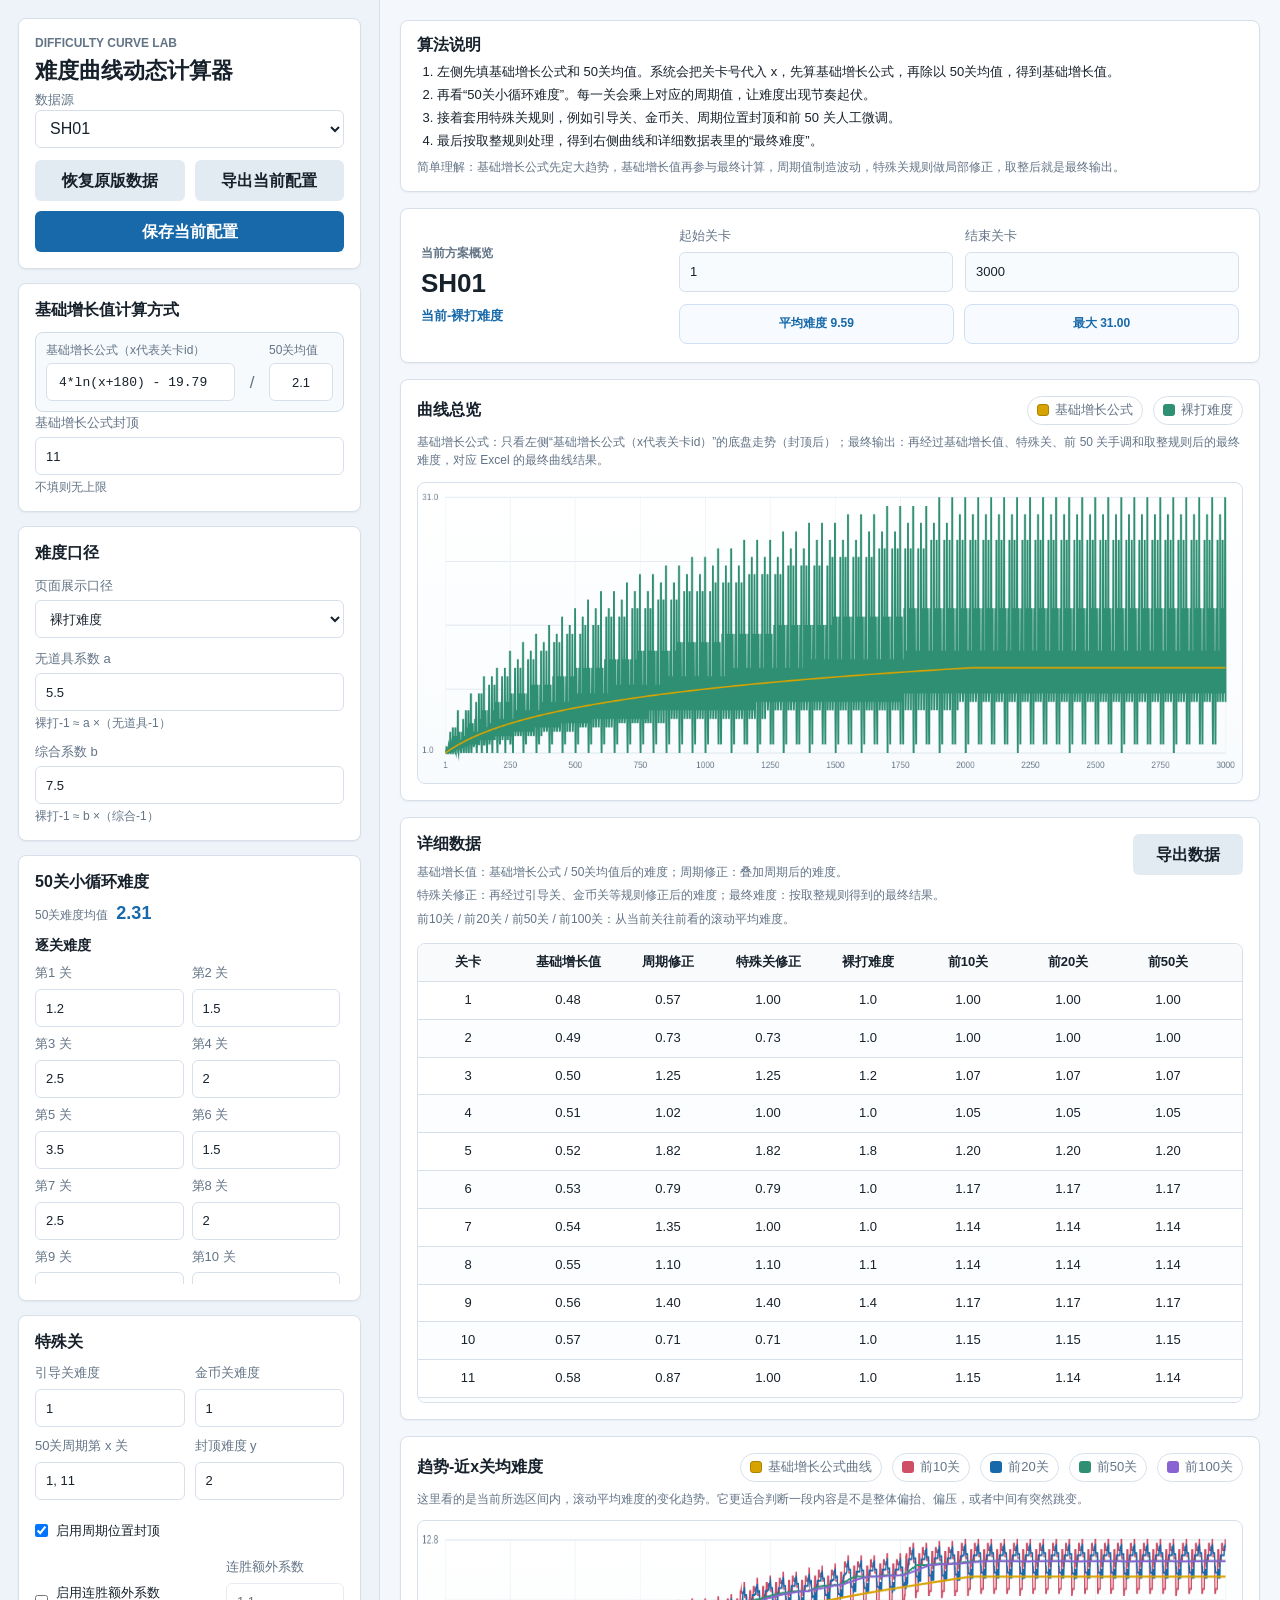
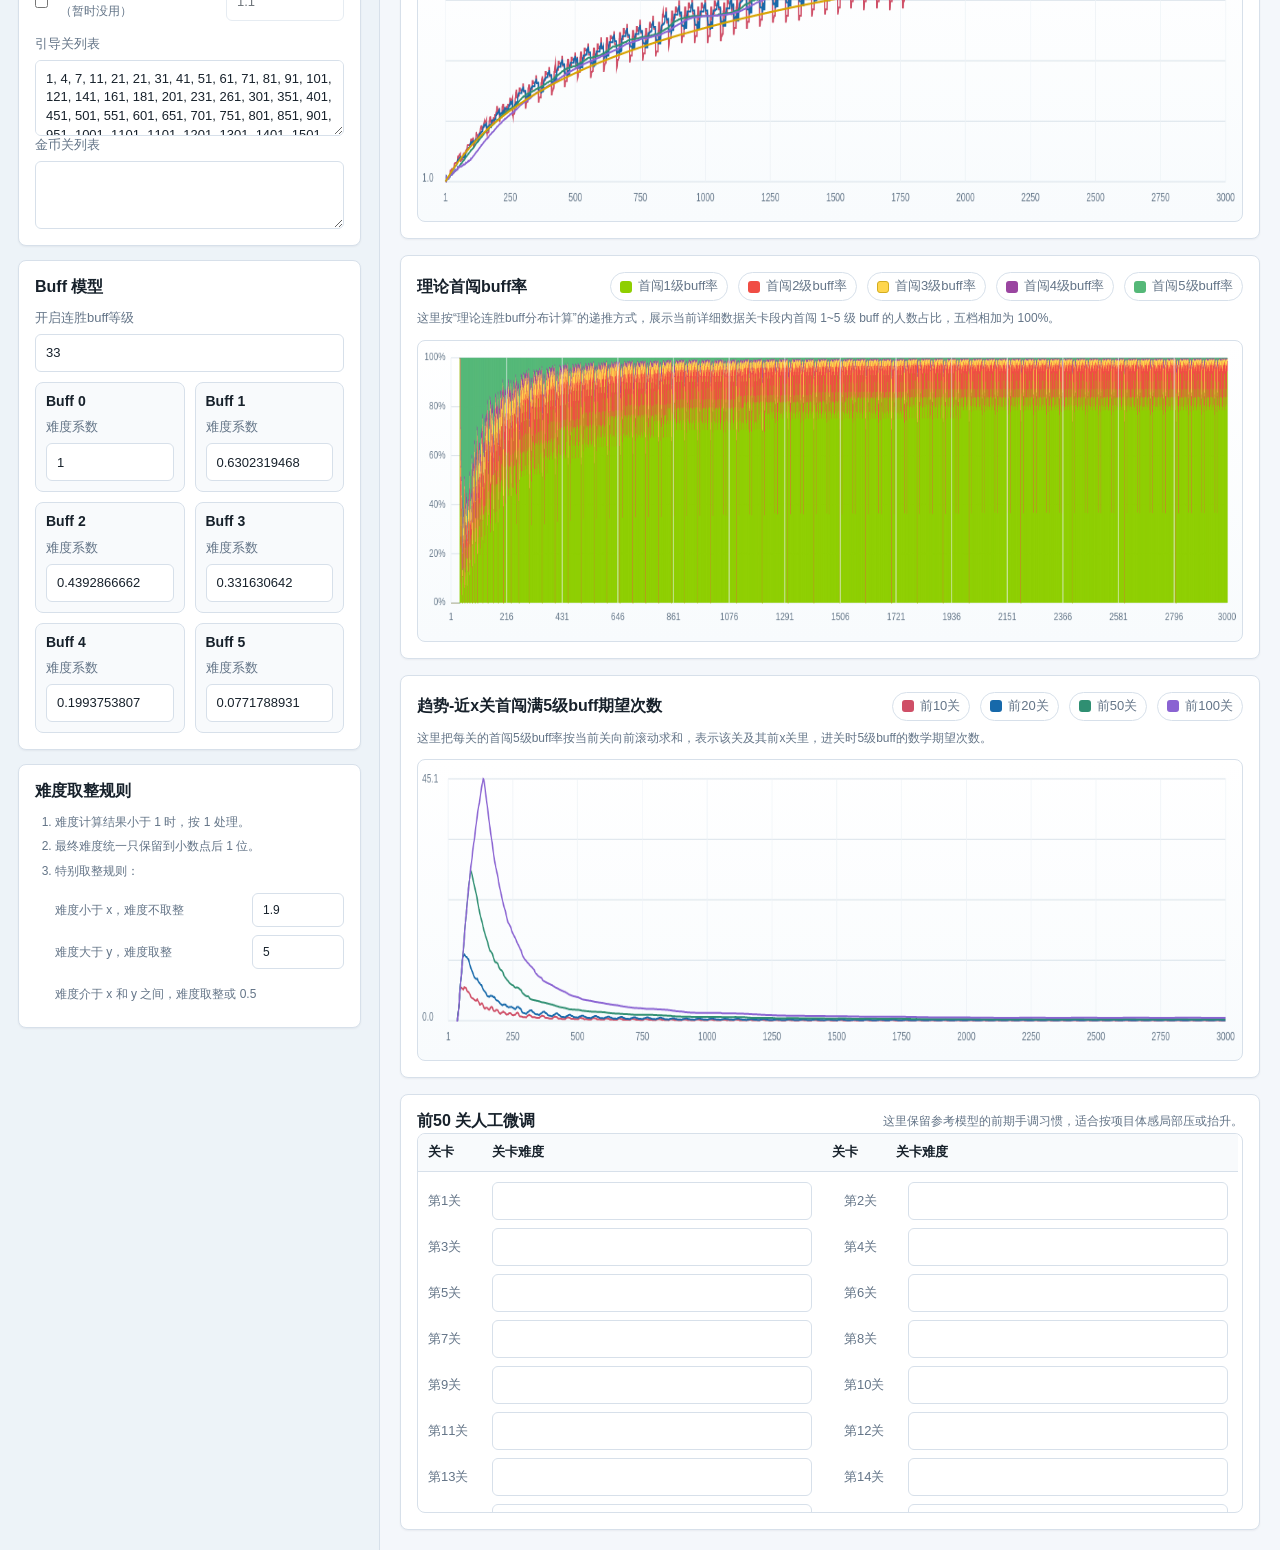
==== product/app/index.html @ 4ea6f4ca "Migrate saved SH01 cycle values" ====
<!doctype html>
<html lang="zh-CN">
<head>
  <meta charset="utf-8" />
  <meta name="viewport" content="width=device-width, initial-scale=1" />
  <title>难度曲线动态计算器</title>
  <link rel="stylesheet" href="./styles.css?v=20260702-12" />
</head>
<body>
  <div class="app-shell">
    <aside class="sidebar">
      <div id="protocolWarning" class="panel warning" hidden>
        <strong>当前是直接打开本地文件</strong>
        <p>请改用本地服务地址打开，例如 <code>http://127.0.0.1:8765/product/app/index.html</code>，否则图表和动态结果可能不会加载。</p>
      </div>

      <div class="panel sticky">
        <p class="eyebrow">Difficulty Curve Lab</p>
        <h1>难度曲线动态计算器</h1>
        <div class="field-group compact">
          <label for="dataSource">数据源</label>
          <select id="dataSource">
            <option value="default">SH01</option>
            <option value="reference">PopH5</option>
          </select>
        </div>

        <div class="toolbar">
          <button id="resetBtn" class="secondary">恢复原版数据</button>
          <button id="exportBtn" class="secondary">导出当前配置</button>
          <button id="saveBtn" type="button">保存当前配置</button>
        </div>
      </div>

      <section class="panel">
        <h2>基础增长值计算方式</h2>
        <div class="formula-split">
          <label class="formula-part formula-numerator">
            <span>基础增长公式（x代表关卡id）</span>
            <input id="growthFormulaNumerator" type="text" spellcheck="false" autocomplete="off" placeholder="例如 ((1.08 * ln(x + 78)) - 3.8)" />
          </label>
          <div class="formula-divider" aria-hidden="true">/</div>
          <label class="formula-part formula-denominator">
            <span>50关均值</span>
            <input id="growthFormulaDenominator" type="text" inputmode="decimal" autocomplete="off" spellcheck="false" maxlength="3" />
          </label>
        </div>
        <div class="grid two">
          <label class="growth-cap-field" for="growthCap">
            <span>基础增长公式封顶</span>
            <input id="growthCap" type="number" min="0" step="0.1" />
            <span class="field-note">不填则无上限</span>
          </label>
        </div>
      </section>

      <section class="panel">
        <h2>难度口径</h2>
        <div class="grid two">
          <label class="growth-cap-field">
            <span>页面展示口径</span>
            <select id="difficultyPresentationMode">
              <option value="bare">裸打难度</option>
              <option value="noItem">无道具难度</option>
              <option value="comprehensive">综合难度</option>
            </select>
            
          </label>
          <label class="growth-cap-field">无道具系数 a<input id="noItemCoeff" type="number" min="0.01" step="0.01" placeholder="1.00" /><span class="field-note">裸打-1 ≈ a ×（无道具-1）</span></label>
          <label class="growth-cap-field">综合系数 b<input id="comprehensiveCoeff" type="number" min="0.01" step="0.01" placeholder="1.00" /><span class="field-note">裸打-1 ≈ b ×（综合-1）</span></label>
        </div>
        
      </section>

      <section class="panel">
        <h2>50关小循环难度</h2>
        <div class="grid two cycle-summary">
          
          <div class="readonly-metric">
            <span>50关难度均值</span>
            <strong id="cycleAverageValue">-</strong>
          </div>
        </div>
        <div class="section-head mini-head">
          <h2>逐关难度</h2>
        </div>
        <div class="cycle-grid" id="cycleValues"></div>
      </section>

      <section class="panel">
        <h2>特殊关</h2>
        <div class="grid two">
          <label>引导关难度<input id="guideDifficulty" type="number" min="0.5" max="5" step="0.1" /></label>
          <label>金币关难度<input id="coinDifficulty" type="number" min="0.5" max="5" step="0.1" /></label>
          <label>50关周期第 x 关<input id="tailCapPositions" type="text" inputmode="numeric" placeholder="1, 11" /></label>
          <label>封顶难度 y<input id="tailCapMax" type="number" min="0.5" max="10" step="0.1" /></label>
        </div>
        <div class="special-rule-list">
          <label class="switch special-rule-toggle"><input id="tailCapEnabled" type="checkbox" /><span>启用周期位置封顶</span></label>
          <div class="special-rule-row">
            <label class="switch special-rule-toggle"><input id="streakEnabled" type="checkbox" /><span>启用连胜额外系数<span class="switch-note">（暂时没用）</span></span></label>
            <label class="special-rule-input">连胜额外系数<input id="streakExtraDefault" type="number" min="0.1" step="0.05" /></label>
          </div>
        </div>
        <label>引导关列表<textarea id="guideLevels" rows="3"></textarea></label>
        <label>金币关列表<textarea id="coinLevels" rows="2"></textarea></label>
      </section>
      <section class="panel">
        <h2>Buff 模型</h2>
        <label>&#24320;&#21551;&#36830;&#32988;buff&#31561;&#32423;<input id="buffStartLevel" type="number" min="1" step="1" value="31" /></label>
        <div class="buff-grid" id="buffGrid"></div>
      </section>

      <section class="panel rounding-panel">
        <h2>难度取整规则</h2>
        <ol class="rule-notes">
          <li>难度计算结果小于 1 时，按 1 处理。</li>
          <li>最终难度统一只保留到小数点后 1 位。</li>
          <li>特别取整规则：</li>
        </ol>
        <div class="rounding-grid">
          <label>难度小于 x，难度不取整<input id="halfStepThreshold" type="number" step="0.1" /></label>
          <label>难度大于 y，难度取整<input id="integerThreshold" type="number" step="0.1" /></label>
          <label class="static-rule">难度介于 x 和 y 之间，难度取整或 0.5</label>
        </div>
      </section>
    </aside>

    <main class="content">
      <section class="panel algorithm-note">
        <div class="section-head">
          <h2>算法说明</h2>
        </div>
        <ol>
          <li>左侧先填基础增长公式和 50关均值。系统会把关卡号代入 x，先算基础增长公式，再除以 50关均值，得到基础增长值。</li>
          <li>再看“50关小循环难度”。每一关会乘上对应的周期值，让难度出现节奏起伏。</li>
          <li>接着套用特殊关规则，例如引导关、金币关、周期位置封顶和前 50 关人工微调。</li>
          <li>最后按取整规则处理，得到右侧曲线和详细数据表里的“最终难度”。</li>
        </ol>
        <p class="muted formula-line">简单理解：基础增长公式先定大趋势，基础增长值再参与最终计算，周期值制造波动，特殊关规则做局部修正，取整后就是最终输出。</p>
      </section>

      <section class="hero">
        <div class="hero-title">
          <p class="eyebrow">当前方案概览</p>
          <h2 id="projectTitle">项目调试面板</h2>
          <p class="hero-mode" id="heroMode">当前-裸打难度</p>
        </div>
        <div class="hero-side">
          <div class="range-tools hero-range">
            <label>起始关卡
              <input id="focusStart" type="number" min="1" step="1" />
            </label>
            <label>结束关卡
              <input id="focusEnd" type="number" min="1" step="1" />
            </label>
          </div>
          <div class="hero-stats" id="heroStats"></div>
        </div>
      </section>

      <section id="runtimeWarning" class="panel warning" hidden>
        <strong>当前结果没有算出来。</strong>
        <p id="runtimeWarningText"></p>
      </section>

      <section class="panel">
        <div class="section-head">
          <h2>曲线总览</h2>
          <div class="legend" id="curveLegend">
            <label class="legend-toggle"><input id="showGrowth" type="checkbox" checked /><span class="swatch growth"></span><span>基础增长公式</span></label>
            <label class="legend-toggle"><input id="showFinal" type="checkbox" checked /><span class="swatch final"></span><span id="finalDifficultyLegendText">最终难度</span></label>
          </div>
        </div>
        <p class="muted section-help">基础增长公式：只看左侧“基础增长公式（x代表关卡id）”的底盘走势（封顶后）；最终输出：再经过基础增长值、特殊关、前 50 关手调和取整规则后的最终难度，对应 Excel 的最终曲线结果。</p>
        <div class="chart-wrap">
          <canvas id="curveCanvas" width="1200" height="420"></canvas>
        </div>
      </section>
      <section class="panel detail-panel">
        <div class="section-head detail-head">
          <div class="detail-copy">
            <h2>详细数据</h2>
            <p class="muted section-help detail-help">
              <span>基础增长值：基础增长公式 / 50关均值后的难度；周期修正：叠加周期后的难度。</span>
              <span>特殊关修正：再经过引导关、金币关等规则修正后的难度；最终难度：按取整规则得到的最终结果。</span>
              <span>前10关 / 前20关 / 前50关 / 前100关：从当前关往前看的滚动平均难度。</span>
            </p>
          </div>
          <div class="range-tools">
            <button id="exportFocusBtn" type="button" class="secondary">导出数据</button>
          </div>
        </div>
        <div class="table-wrap">
          <table>
            <thead>
              <tr>
                <th>关卡</th>
                <th>基础增长值</th>
                <th>周期修正</th>
                <th>特殊关修正</th>
                <th id="finalDifficultyHeader">最终难度</th>
                <th>前10关</th>
                <th>前20关</th>
                <th>前50关</th>
                <th>前100关</th>
                <th>&#39318;&#36755;0buff&#29575;</th>
                <th>&#39318;&#38383;1&#32423;buff&#29575;</th>
                <th>&#39318;&#38383;2&#32423;buff&#29575;</th>
                <th>&#39318;&#38383;3&#32423;buff&#29575;</th>
                <th>&#39318;&#38383;4&#32423;buff&#29575;</th>
                <th>&#39318;&#38383;5&#32423;buff&#29575;</th>
              </tr>
            </thead>
            <tbody id="focusTable"></tbody>
          </table>
        </div>
      </section>


      <section class="panel">
        <div class="section-head">
          <h2>趋势-近x关均难度</h2>
          <div class="legend compact-legend" id="trendLegend">
            <label class="legend-toggle"><input id="showTrendGrowth" type="checkbox" checked /><span class="swatch growth"></span><span>基础增长公式曲线</span></label>
            <label class="legend-toggle"><input id="showAvg10" type="checkbox" checked /><span class="swatch avg10"></span><span>前10关</span></label>
            <label class="legend-toggle"><input id="showAvg20" type="checkbox" checked /><span class="swatch avg20"></span><span>前20关</span></label>
            <label class="legend-toggle"><input id="showAvg50" type="checkbox" checked /><span class="swatch avg50"></span><span>前50关</span></label>
            <label class="legend-toggle"><input id="showAvg100" type="checkbox" checked /><span class="swatch avg100"></span><span>前100关</span></label>
          </div>
        </div>
        <p class="muted section-help">这里看的是当前所选区间内，滚动平均难度的变化趋势。它更适合判断一段内容是不是整体偏抬、偏压，或者中间有突然跳变。</p>
        <div class="chart-wrap">
          <canvas id="trendCanvas" width="1200" height="320"></canvas>
        </div>
      </section>


      <section class="panel">
        <div class="section-head">
          <h2>&#29702;&#35770;&#39318;&#38383;buff&#29575;</h2>
          <div class="legend compact-legend buff-legend" id="buffDistributionLegend">
                        <label class="legend-toggle"><input id="showBuff1" type="checkbox" checked /><span class="swatch buff1"></span><span>&#39318;&#38383;1&#32423;buff&#29575;</span></label>
            <label class="legend-toggle"><input id="showBuff2" type="checkbox" checked /><span class="swatch buff2"></span><span>&#39318;&#38383;2&#32423;buff&#29575;</span></label>
            <label class="legend-toggle"><input id="showBuff3" type="checkbox" checked /><span class="swatch buff3"></span><span>&#39318;&#38383;3&#32423;buff&#29575;</span></label>
            <label class="legend-toggle"><input id="showBuff4" type="checkbox" checked /><span class="swatch buff4"></span><span>&#39318;&#38383;4&#32423;buff&#29575;</span></label>
            <label class="legend-toggle"><input id="showBuff5" type="checkbox" checked /><span class="swatch buff5"></span><span>&#39318;&#38383;5&#32423;buff&#29575;</span></label>
          </div>
        </div>
                <p class="muted section-help">&#36825;&#37324;&#25353;&#8220;&#29702;&#35770;&#36830;&#32988;buff&#20998;&#24067;&#35745;&#31639;&#8221;&#30340;&#36882;&#25512;&#26041;&#24335;&#65292;&#23637;&#31034;&#24403;&#21069;&#35814;&#32454;&#25968;&#25454;&#20851;&#21345;&#27573;&#20869;&#39318;&#38383; 1~5 &#32423; buff &#30340;&#20154;&#25968;&#21344;&#27604;&#65292;&#20116;&#26723;&#30456;&#21152;&#20026; 100%&#12290;</p>
        <div class="chart-wrap">
          <canvas id="buffDistributionCanvas" width="1200" height="360"></canvas>
        </div>
      </section>


      <section class="panel">
        <div class="section-head">
          <h2>趋势-近x关首闯满5级buff期望次数</h2>
          <div class="legend compact-legend" id="buffExpectationLegend">
            <label class="legend-toggle"><input id="showBuffExpected10" type="checkbox" checked /><span class="swatch avg10"></span><span>前10关</span></label>
            <label class="legend-toggle"><input id="showBuffExpected20" type="checkbox" checked /><span class="swatch avg20"></span><span>前20关</span></label>
            <label class="legend-toggle"><input id="showBuffExpected50" type="checkbox" checked /><span class="swatch avg50"></span><span>前50关</span></label>
            <label class="legend-toggle"><input id="showBuffExpected100" type="checkbox" checked /><span class="swatch avg100"></span><span>前100关</span></label>
          </div>
        </div>
        <p class="muted section-help">这里把每关的首闯5级buff率按当前关向前滚动求和，表示该关及其前x关里，进关时5级buff的数学期望次数。</p>
        <div class="chart-wrap">
          <canvas id="buffExpectationCanvas" width="1200" height="320"></canvas>
        </div>
      </section>


      <section class="panel">
        <div class="section-head">
          <h2>前50 关人工微调</h2>
          <p class="muted manual-tune-note">这里保留参考模型的前期手调习惯，适合按项目体感局部压或抬升。</p>
        </div>
        <div class="override-scroll compact-table">
          <div class="override-grid-head">
            <span>关卡</span>
            <span>关卡难度</span>
            <span>关卡</span>
            <span>关卡难度</span>
          </div>
          <div class="override-grid" id="overrideTable"></div>
        </div>
      </section>
    </main>
  </div>

  <script src="./app.js?v=20260721-03"></script>
</body>
</html>
---- product/app/styles.css ----
:root {
  color-scheme: light;
  --bg: #f4f7fb;
  --surface: #ffffff;
  --sidebar: #edf3f8;
  --border: #d7e0ea;
  --border-strong: #c4d1de;
  --text: #17212b;
  --muted: #637487;
  --subtle: #f8fafc;
  --accent: #1769aa;
  --accent-dark: #0f568d;
  --accent-2: #2f8f72;
  --accent-3: #8a63d2;
  --accent-4: #d26b36;
  --growth-line: #d7a300;
  --warning-bg: #fff7e8;
  --warning-border: #f1cf93;
  --warning-text: #7c5500;
  --avg10: #cf4f67;
  --avg20: #1769aa;
  --avg50: #2f8f72;
  --avg100: #8a63d2;
}

* { box-sizing: border-box; }

html { background: var(--bg); }

body {
  margin: 0;
  min-width: 320px;
  font-family: Arial, "Microsoft YaHei", sans-serif;
  background: var(--bg);
  color: var(--text);
  line-height: 1.45;
}

code {
  font-family: Consolas, "Courier New", monospace;
  font-size: 12px;
}

.app-shell {
  display: grid;
  grid-template-columns: minmax(340px, 380px) minmax(0, 1fr);
  min-height: 100vh;
}

.sidebar {
  display: grid;
  align-content: start;
  gap: 14px;
  min-width: 0;
  padding: 18px;
  border-right: 1px solid var(--border);
  background: var(--sidebar);
}

.content {
  display: grid;
  align-content: start;
  align-items: start;
  gap: 16px;
  min-width: 0;
  padding: 20px;
}

.panel,
.hero {
  min-width: 0;
  background: var(--surface);
  border: 1px solid var(--border);
  border-radius: 8px;
  box-shadow: 0 1px 2px rgba(15, 23, 42, 0.05);
}

.panel { padding: 16px; }
.sticky { position: static; }

h1,
h2,
h3,
p { margin-top: 0; }

h1 {
  margin-bottom: 6px;
  font-size: 22px;
  line-height: 1.2;
  letter-spacing: 0;
}

h2 {
  margin-bottom: 12px;
  font-size: 16px;
  line-height: 1.25;
}

h3 { margin-bottom: 8px; }

.eyebrow {
  margin: 0 0 6px;
  color: var(--muted);
  font-size: 12px;
  font-weight: 700;
  text-transform: uppercase;
}

.sidebar-subtitle {
  margin: 0 0 14px;
  color: var(--muted);
  font-size: 13px;
}

.muted {
  margin: 0;
  color: var(--muted);
  line-height: 1.55;
}

.formula-tip,
.section-help,
.manual-tune-note,
.algorithm-note .formula-line {
  font-size: 12px;
}

.formula-tip { margin-top: 10px; }
.section-help { margin: 8px 0 12px; }

.warning {
  background: var(--warning-bg);
  border-color: var(--warning-border);
  color: var(--warning-text);
}

.warning p {
  margin: 8px 0 0;
  line-height: 1.5;
}

.field-group,
.grid.two,
.buff-grid,
.cycle-grid,
.formula-part {
  min-width: 0;
}

.grid.two {
  display: grid;
  grid-template-columns: repeat(2, minmax(0, 1fr));
  gap: 10px;
}

label {
  display: grid;
  gap: 6px;
  min-width: 0;
  color: var(--muted);
  font-size: 13px;
}

.field-note {
  color: var(--muted);
  font-size: 12px;
  line-height: 1.35;
}

.growth-cap-field {
  grid-column: 1 / -1;
  align-content: start;
  gap: 4px;
  padding-top: 2px;
}

input,
select,
textarea,
button {
  font: inherit;
}

input,
select,
textarea {
  width: 100%;
  min-width: 0;
  border: 1px solid var(--border);
  border-radius: 6px;
  background: #fff;
  color: var(--text);
}

input,
select {
  height: 38px;
  padding: 8px 10px;
}

textarea {
  min-height: 68px;
  padding: 9px 10px;
  resize: vertical;
}

input:focus,
select:focus,
textarea:focus {
  outline: 2px solid rgba(23, 105, 170, 0.18);
  border-color: var(--accent);
}
input:disabled,
select:disabled,
textarea:disabled,
button:disabled {
  opacity: 0.62;
  cursor: not-allowed;
}

button {
  min-height: 38px;
  border: 0;
  border-radius: 6px;
  padding: 9px 12px;
  background: var(--accent);
  color: #fff;
  cursor: pointer;
  font-weight: 700;
  white-space: nowrap;
}

button:hover { background: var(--accent-dark); }

button.secondary {
  background: #e3ebf2;
  color: var(--text);
}

button.secondary:hover { background: #d4e0eb; }

.toolbar,
.section-head,
.legend,
.hero-stats,
.range-tools {
  display: flex;
  align-items: center;
  flex-wrap: wrap;
  gap: 10px;
  min-width: 0;
}

.toolbar { margin-top: 12px; }
.toolbar button { flex: 1 1 110px; }

.section-head {
  justify-content: space-between;
  margin-bottom: 2px;
}

.section-head h2 { margin-bottom: 0; }

.algorithm-note { padding: 14px 16px; }

.algorithm-note ol {
  display: grid;
  gap: 4px;
  margin: 8px 0 0;
  padding-left: 20px;
  color: var(--text);
  font-size: 13px;
}

.algorithm-note .formula-line { margin-top: 8px; }

.hero {
  display: grid;
  grid-template-columns: minmax(130px, 1fr) minmax(280px, 560px);
  align-items: center;
  gap: 18px;
  padding: 18px 20px;
}

.hero-title {
  display: grid;
  align-content: center;
  min-width: 0;
  min-height: 92px;
}

.hero h2 {
  margin: 0;
  font-size: 26px;
  line-height: 1.15;
}

.hero-mode {
  margin: 8px 0 0;
  color: var(--accent);
  font-size: 13px;
  font-weight: 700;
}

.hero-side {
  display: grid;
  gap: 12px;
  width: 100%;
  max-width: 560px;
  min-width: 0;
  justify-self: end;
  justify-items: stretch;
}

.hero-range {
  display: grid;
  grid-template-columns: repeat(2, minmax(0, 1fr));
  gap: 12px;
  justify-content: stretch;
}

.hero-range label {
  min-width: 0;
  max-width: none;
}

.hero-range input {
  height: 40px;
  background: #f8fbfe;
}

.hero-stats {
  display: grid;
  grid-template-columns: repeat(2, minmax(0, 1fr));
  gap: 10px;
  align-items: stretch;
  justify-content: stretch;
}

.hero-stats .pill {
  display: grid;
  align-content: center;
  min-height: 40px;
  border: 1px solid #cfe0f3;
  border-radius: 8px;
  padding: 7px 10px;
  background: #f7fbff;
  color: var(--accent);
  font-size: 12px;
  font-weight: 700;
  line-height: 1.25;
  text-align: center;
  white-space: normal;
}
.formula-split {
  display: grid;
  grid-template-columns: minmax(0, 1fr) 18px 64px;
  gap: 8px;
  align-items: end;
  margin-top: 4px;
  padding: 10px;
  border: 1px solid #cfdbe7;
  border-radius: 8px;
  background: #f7fafc;
}

.formula-part span {
  overflow: hidden;
  color: var(--muted);
  font-size: 12px;
  line-height: 1.2;
  text-overflow: ellipsis;
  white-space: nowrap;
}

.formula-numerator input {
  padding-inline: 12px;
  font-family: Consolas, "Courier New", monospace;
}

.formula-denominator input {
  padding-inline: 6px;
  text-align: center;
}

.formula-divider {
  display: grid;
  place-items: center;
  height: 38px;
  color: var(--muted);
  font-size: 17px;
  line-height: 1;
  user-select: none;
}

.cycle-summary {
  display: flex;
  justify-content: flex-start;
  margin: 0 0 14px;
}

.readonly-metric {
  display: inline-grid;
  grid-template-columns: auto auto;
  align-items: baseline;
  justify-content: start;
  gap: 8px;
  min-width: 0;
  padding: 0;
  border: 0;
  border-radius: 0;
  background: transparent;
  color: var(--muted);
  font-size: 12px;
  line-height: 1.2;
  white-space: nowrap;
}

.readonly-metric strong {
  color: var(--accent);
  font-size: 18px;
  line-height: 1;
}
.mini-head {
  align-items: start;
  margin-top: 12px;
}

.mini-head h2 { font-size: 14px; }

.cycle-grid {
  display: grid;
  grid-template-columns: repeat(auto-fill, minmax(112px, 1fr));
  gap: 8px;
  max-height: 320px;
  margin-top: 10px;
  padding-right: 4px;
  overflow: auto;
}

.buff-grid {
  display: grid;
  grid-template-columns: repeat(2, minmax(0, 1fr));
  gap: 10px;
  margin-top: 10px;
}

.buff-item {
  display: grid;
  gap: 8px;
  min-width: 0;
  padding: 10px;
  border: 1px solid var(--border);
  border-radius: 8px;
  background: var(--subtle);
}

.buff-item h2 {
  margin-bottom: 0;
  font-size: 14px;
}

.switch {
  display: flex;
  align-items: center;
  gap: 8px;
  margin-top: 10px;
  color: var(--text);
}

.switch input {
  width: auto;
  height: auto;
}

.special-rule-list {
  display: grid;
  gap: 8px;
  margin: 12px 0 14px;
}

.special-rule-row {
  display: grid;
  grid-template-columns: minmax(0, 1fr) 118px;
  gap: 10px;
  align-items: end;
}

.special-rule-toggle {
  min-height: 38px;
  margin-top: 0;
  line-height: 1.35;
}

.special-rule-toggle input {
  flex: 0 0 auto;
  margin: 0;
}

.special-rule-toggle span {
  min-width: 0;
}

.switch-note {
  display: inline-block;
  margin-left: 4px;
  color: var(--muted);
  font-size: 12px;
  font-weight: 400;
}

.special-rule-input {
  margin-top: 0;
}

.special-rule-input input {
  height: 38px;
}

.legend { justify-content: flex-end; }

.chart-actions {
  display: flex;
  align-items: center;
  justify-content: flex-end;
  gap: 8px;
}

.chart-actions button { min-height: 30px; padding: 5px 10px; font-size: 12px; }

.legend-toggle {
  position: relative;
  display: inline-flex;
  align-items: center;
  gap: 6px;
  min-height: 28px;
  border: 1px solid var(--border);
  border-radius: 999px;
  padding: 4px 9px;
  background: #fff;
  color: var(--muted);
  cursor: pointer;
  user-select: none;
}

.legend-toggle:hover { border-color: var(--border-strong); }

.legend-toggle input {
  position: absolute;
  width: 1px;
  height: 1px;
  opacity: 0;
  pointer-events: none;
}

.legend-toggle.off { opacity: 0.45; }

.swatch {
  display: inline-block;
  width: 12px;
  height: 12px;
  border-radius: 3px;
}

.swatch.growth { background: var(--growth-line); border: 1px solid #ad8300; }
.swatch.cycle { background: var(--accent-4); }
.swatch.buffed { background: var(--accent-3); }
.swatch.final { background: var(--accent-2); }
.swatch.avg10 { background: var(--avg10); }
.swatch.avg20 { background: var(--avg20); }
.swatch.avg50 { background: var(--avg50); }
.swatch.avg100 { background: var(--avg100); }
.swatch.buff0 { background: #15a8d8; }
.swatch.buff1 { background: #8fcf00; }
.swatch.buff2 { background: #f04d44; }
.swatch.buff3 { background: #ffd64d; border: 1px solid #d3ad20; }
.swatch.buff4 { background: #9a45a0; }
.swatch.buff5 { background: #55b878; }

.chart-wrap {
  width: 100%;
  overflow: auto;
  border: 1px solid var(--border);
  border-radius: 8px;
  background: linear-gradient(180deg, #fff 0%, #f8fbfd 100%);
}

canvas {
  display: block;
  width: 100%;
  min-width: 760px;
  min-height: 300px;
  background: transparent;
}

.table-wrap {
  max-height: 460px;
  overflow: auto;
  border: 1px solid var(--border);
  border-radius: 8px;
}

table {
  width: 100%;
  min-width: 1500px;
  table-layout: fixed;
  border-collapse: collapse;
  font-size: 13px;
}

th,
td {
  border-bottom: 1px solid var(--border);
  padding: 9px 12px;
  text-align: center;
  white-space: nowrap;
  font-variant-numeric: tabular-nums;
}

th:first-child,
td:first-child { text-align: center; }

thead th {
  position: sticky;
  top: 0;
  z-index: 2;
  background: #f8fafc;
  color: var(--text);
}

tbody tr:nth-child(even) { background: #fbfdff; }
tbody tr:hover { background: #eef6ff; }

.range-tools { justify-content: flex-end; }

.range-tools label {
  min-width: 112px;
  max-width: 140px;
}

.range-tools.hero-range label {
  width: 100%;
  min-width: 0;
  max-width: none;
  justify-self: stretch;
}

.compact-table { max-height: 380px; }

.override-scroll {
  overflow: auto;
  padding-right: 4px;
  border: 1px solid var(--border);
  border-radius: 8px;
}

.override-grid-head {
  position: sticky;
  top: 0;
  z-index: 2;
  display: grid;
  grid-template-columns: 56px 1fr 56px 1fr;
  gap: 8px;
  min-width: 430px;
  padding: 9px 10px;
  border-bottom: 1px solid var(--border);
  background: #f8fafc;
  color: var(--text);
  font-size: 13px;
  font-weight: 700;
}

.override-grid {
  display: grid;
  grid-template-columns: repeat(2, minmax(210px, 1fr));
  gap: 8px 12px;
  min-width: 430px;
  padding: 10px 0;
}

.override-item {
  display: grid;
  grid-template-columns: 56px minmax(0, 1fr);
  align-items: center;
  gap: 8px;
  min-width: 0;
  padding: 0 10px;
  color: var(--text);
}

.override-item span {
  color: var(--muted);
  font-size: 13px;
  white-space: nowrap;
}

.chart-tooltip {
  position: fixed;
  z-index: 20;
  display: grid;
  gap: 4px;
  min-width: 148px;
  padding: 9px 10px;
  border: 1px solid #c8d7e5;
  border-radius: 8px;
  background: rgba(255, 255, 255, 0.97);
  box-shadow: 0 8px 20px rgba(15, 23, 42, 0.14);
  color: var(--text);
  font-size: 12px;
  pointer-events: none;
}

.chart-tooltip[hidden] {
  display: none !important;
}

.chart-tooltip span,
.tooltip-row {
  color: var(--muted);
}

.tooltip-row {
  display: grid;
  grid-template-columns: 10px 1fr auto;
  align-items: center;
  gap: 6px;
}

.tooltip-row i {
  width: 10px;
  height: 10px;
  border-radius: 3px;
}

.tooltip-row b {
  color: var(--muted);
  font-weight: 400;
}

.tooltip-row em {
  color: var(--text);
  font-style: normal;
  font-weight: 700;
}

@media (max-width: 1200px) {
  .app-shell { grid-template-columns: 1fr; }

  .sidebar {
    border-right: 0;
    border-bottom: 1px solid var(--border);
  }

  .cycle-grid { grid-template-columns: repeat(auto-fill, minmax(118px, 1fr)); }
}

@media (max-width: 720px) {
  .sidebar,
  .content { padding: 12px; }

  .grid.two,
  .buff-grid {
    grid-template-columns: 1fr;
  }

  .cycle-grid {
    grid-template-columns: repeat(3, minmax(74px, 1fr));
    max-height: 300px;
  }

  .formula-split {
    grid-template-columns: minmax(0, 1fr);
  }

  .formula-divider {
    height: auto;
    justify-content: start;
    padding-left: 4px;
  }

  .hero {
    grid-template-columns: 1fr;
    align-items: stretch;
  }

  .hero h2 { font-size: 22px; }

  .hero-side {
    width: 100%;
    justify-items: stretch;
  }

  .hero-stats {
    grid-template-columns: repeat(2, minmax(0, 1fr));
  }

  .hero-stats,
  .legend,
  .range-tools {
    justify-content: flex-start;
  }

  .range-tools label,
  .range-tools button {
    flex: 1 1 120px;
  }

  .range-tools.hero-range,
  .hero-stats {
    justify-content: stretch;
  }

  .range-tools.hero-range label {
    width: 100%;
  }

  .special-rule-row {
    grid-template-columns: minmax(0, 1fr) 112px;
  }

  canvas { min-width: 680px; }
}

@media (max-width: 420px) {
  .special-rule-row {
    grid-template-columns: 1fr;
  }
}
input[type="number"] {
  appearance: textfield;
  -moz-appearance: textfield;
}

input[type="number"]::-webkit-outer-spin-button,
input[type="number"]::-webkit-inner-spin-button {
  margin: 0;
  -webkit-appearance: none;
}
.detail-head {
  align-items: flex-start;
  gap: 18px;
  margin-bottom: 14px;
}

.detail-copy {
  flex: 1 1 520px;
  min-width: 280px;
}

.detail-copy .section-help {
  max-width: 760px;
  margin: 8px 0 0;
  line-height: 1.7;
}

.detail-head .range-tools {
  flex: 0 0 auto;
  align-items: end;
  justify-content: flex-end;
}

.detail-head .range-tools button {
  min-width: 110px;
}
@media (max-width: 900px) {
  .detail-head .range-tools {
    flex: 1 1 100%;
    justify-content: flex-start;
  }
}
.detail-help {
  display: grid;
  gap: 3px;
}

.detail-help span {
  display: block;
}
.rule-notes {
  display: grid;
  gap: 6px;
  margin: 0 0 12px;
  padding-left: 20px;
  color: var(--muted);
  font-size: 12px;
  line-height: 1.55;
}

.rounding-grid {
  display: grid;
  gap: 8px;
  margin-top: 8px;
  padding-left: 20px;
}

.rounding-grid label {
  grid-template-columns: minmax(0, 1fr) 92px;
  align-items: center;
  gap: 8px;
  color: var(--muted);
  font-size: 12px;
  line-height: 1.35;
}

.rounding-grid input {
  height: 34px;
  padding: 6px 10px;
}
@media (max-width: 720px) {
  .rounding-grid label {
    grid-template-columns: 1fr;
  }
}
.rounding-grid .static-rule {
  grid-template-columns: 1fr;
  min-height: 34px;
  align-content: center;
}
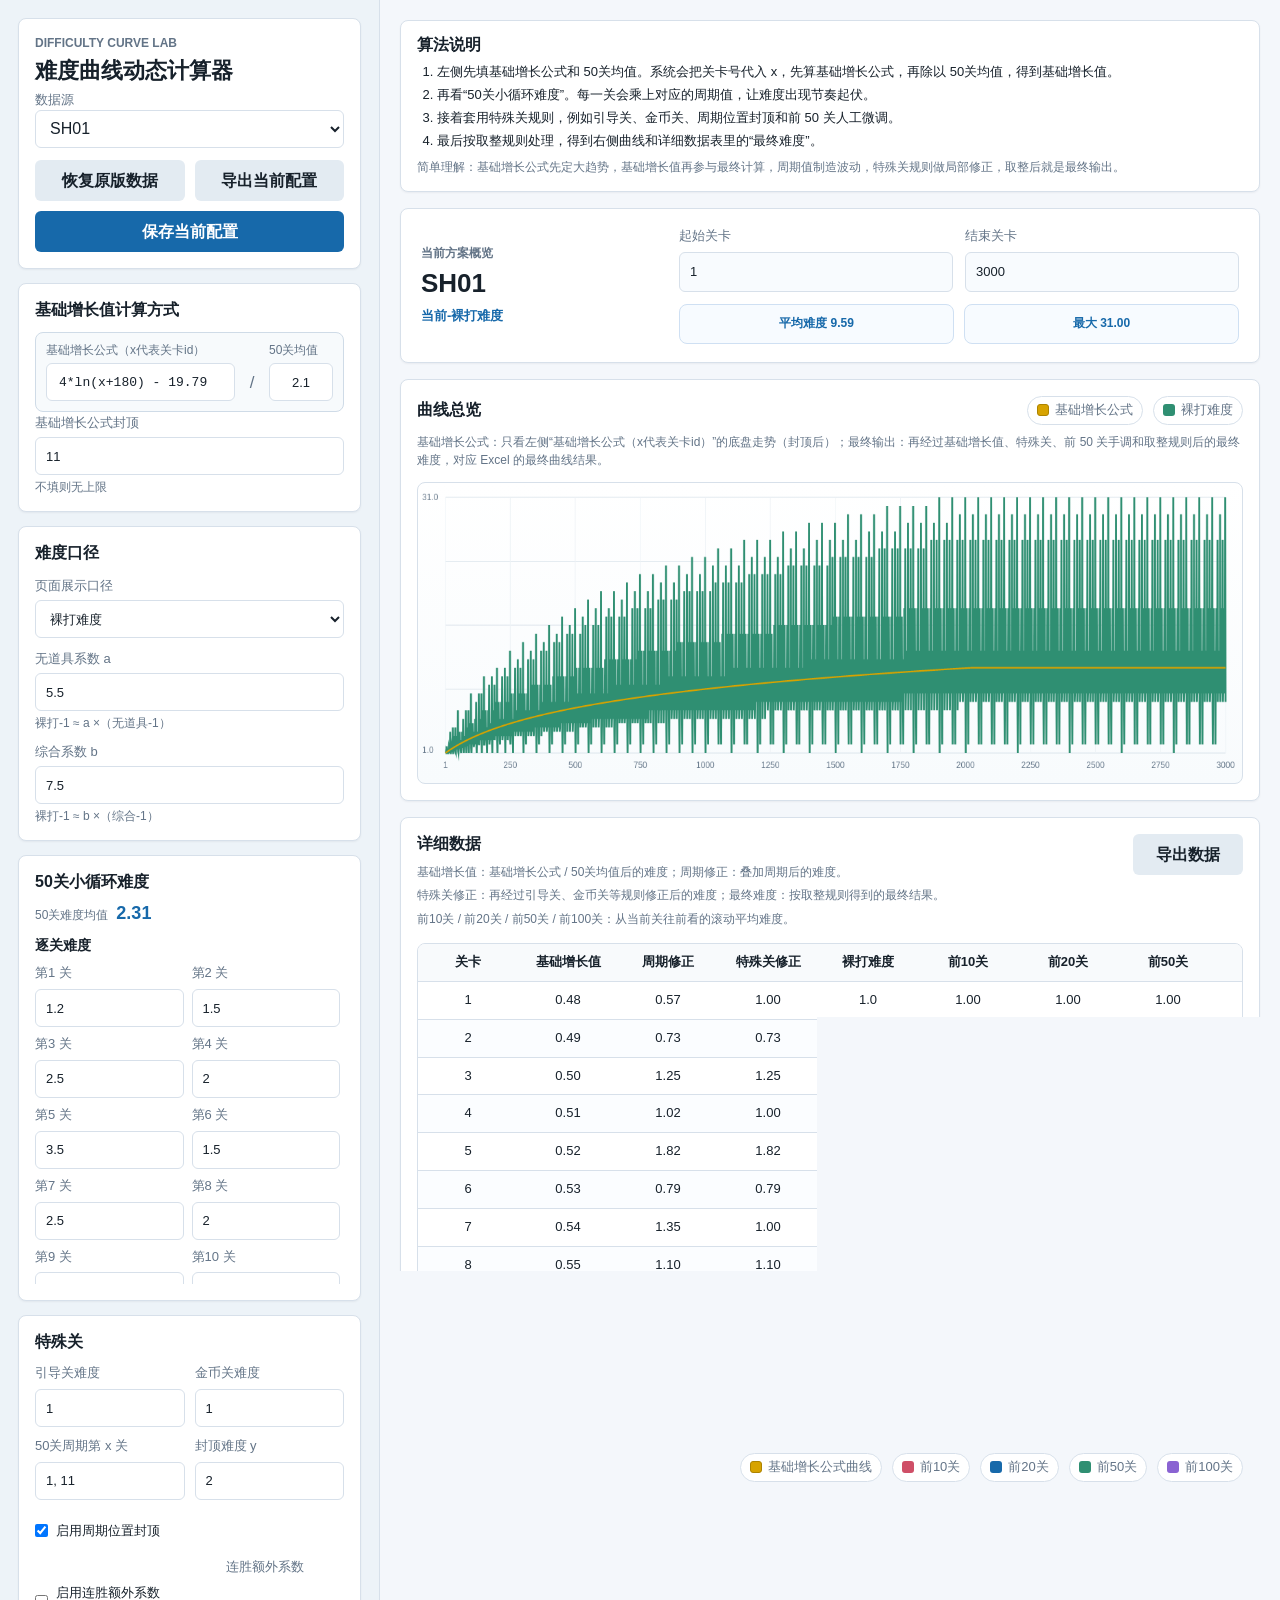
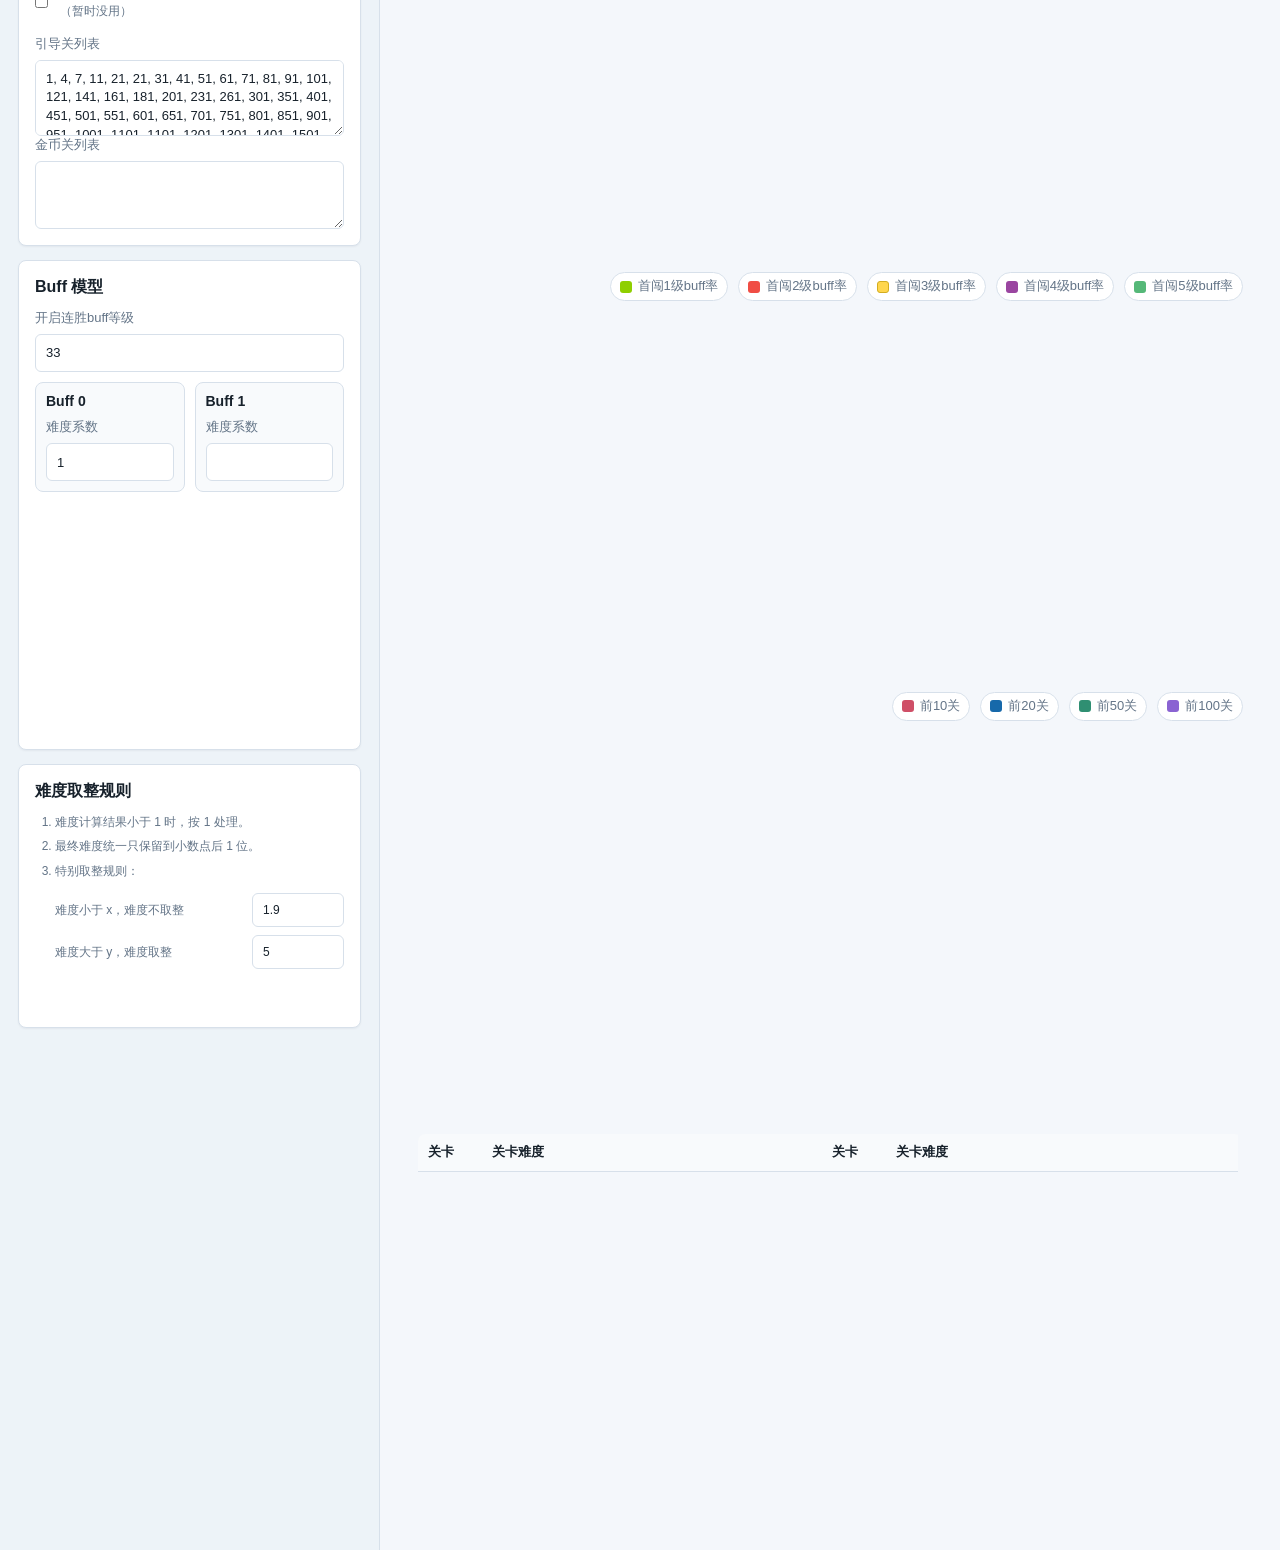
==== commit 0f6c3891: "Align buff chart bars to pixels" ====
--- a/product/app/index.html
+++ b/product/app/index.html
@@ -289,7 +289,7 @@
     </main>
   </div>
 
-  <script src="./app.js?v=20260721-03"></script>
+  <script src="./app.js?v=20260721-04"></script>
 </body>
 </html>
 
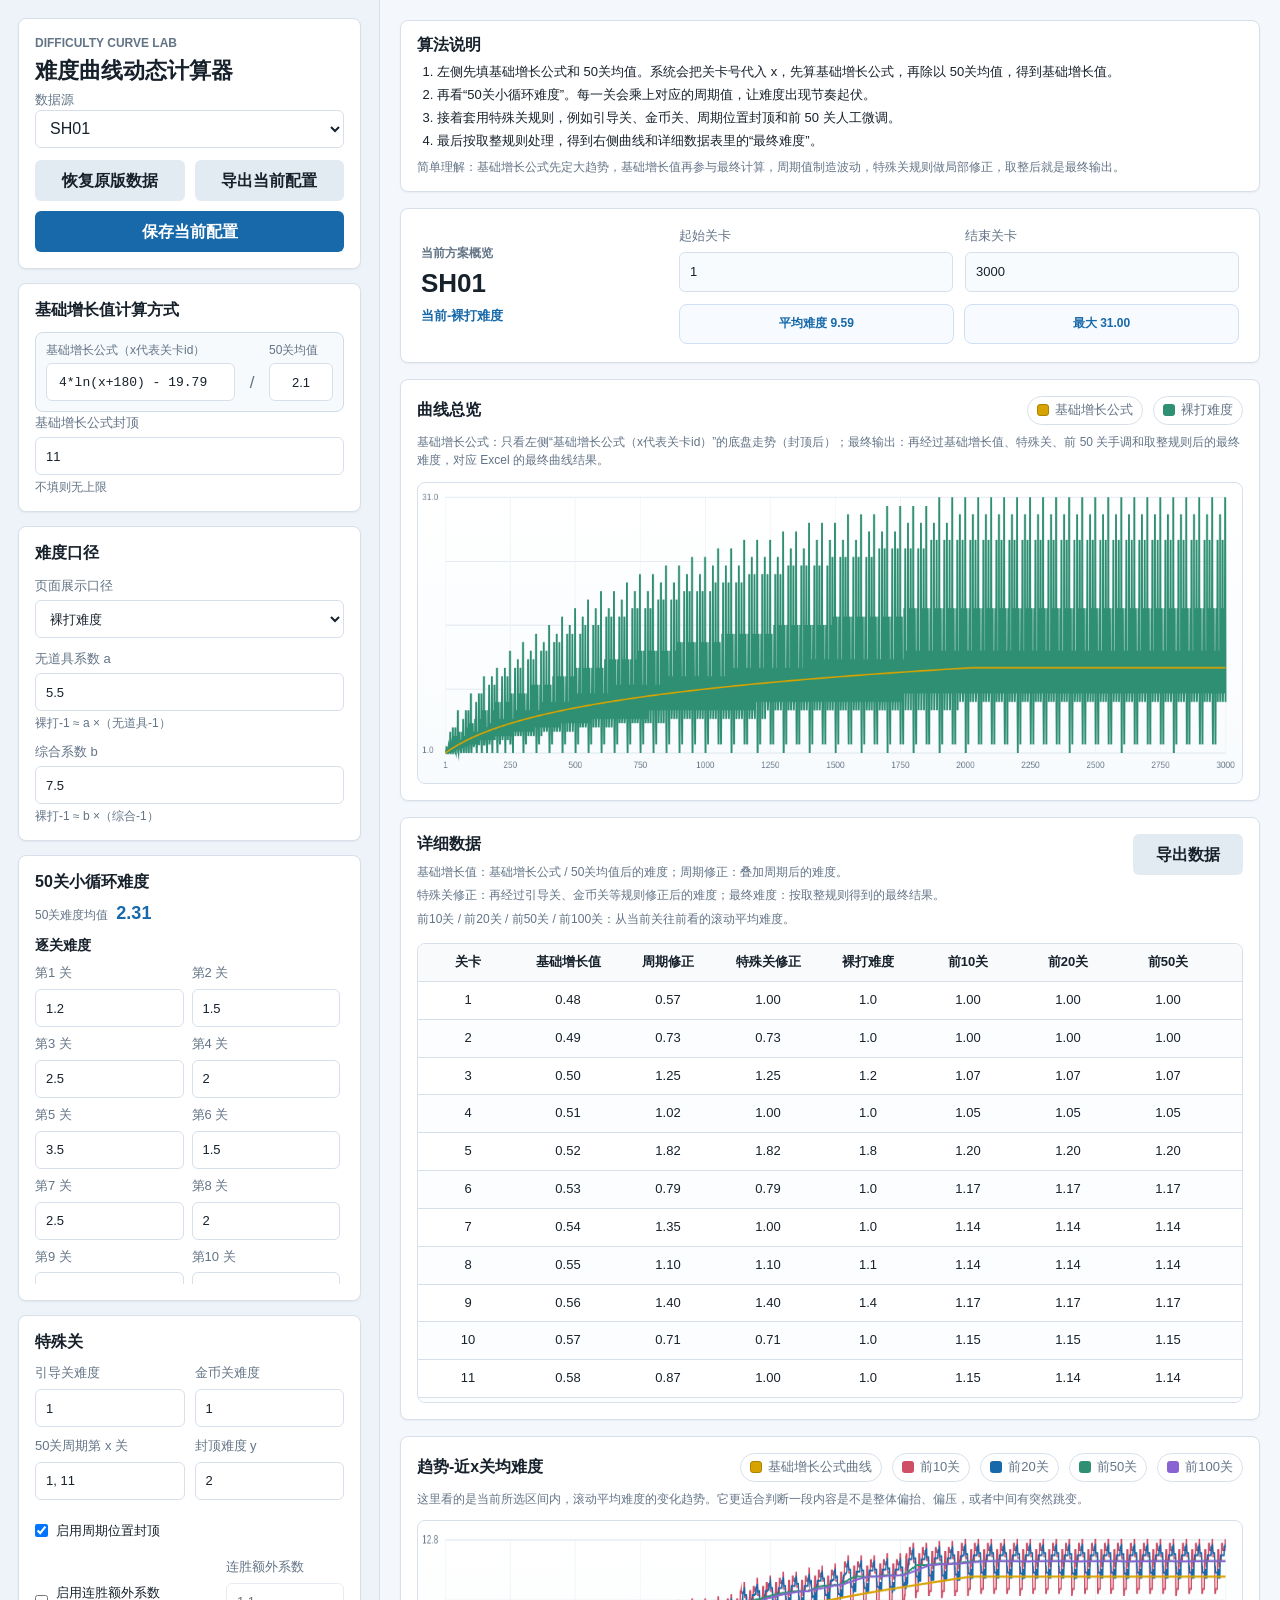
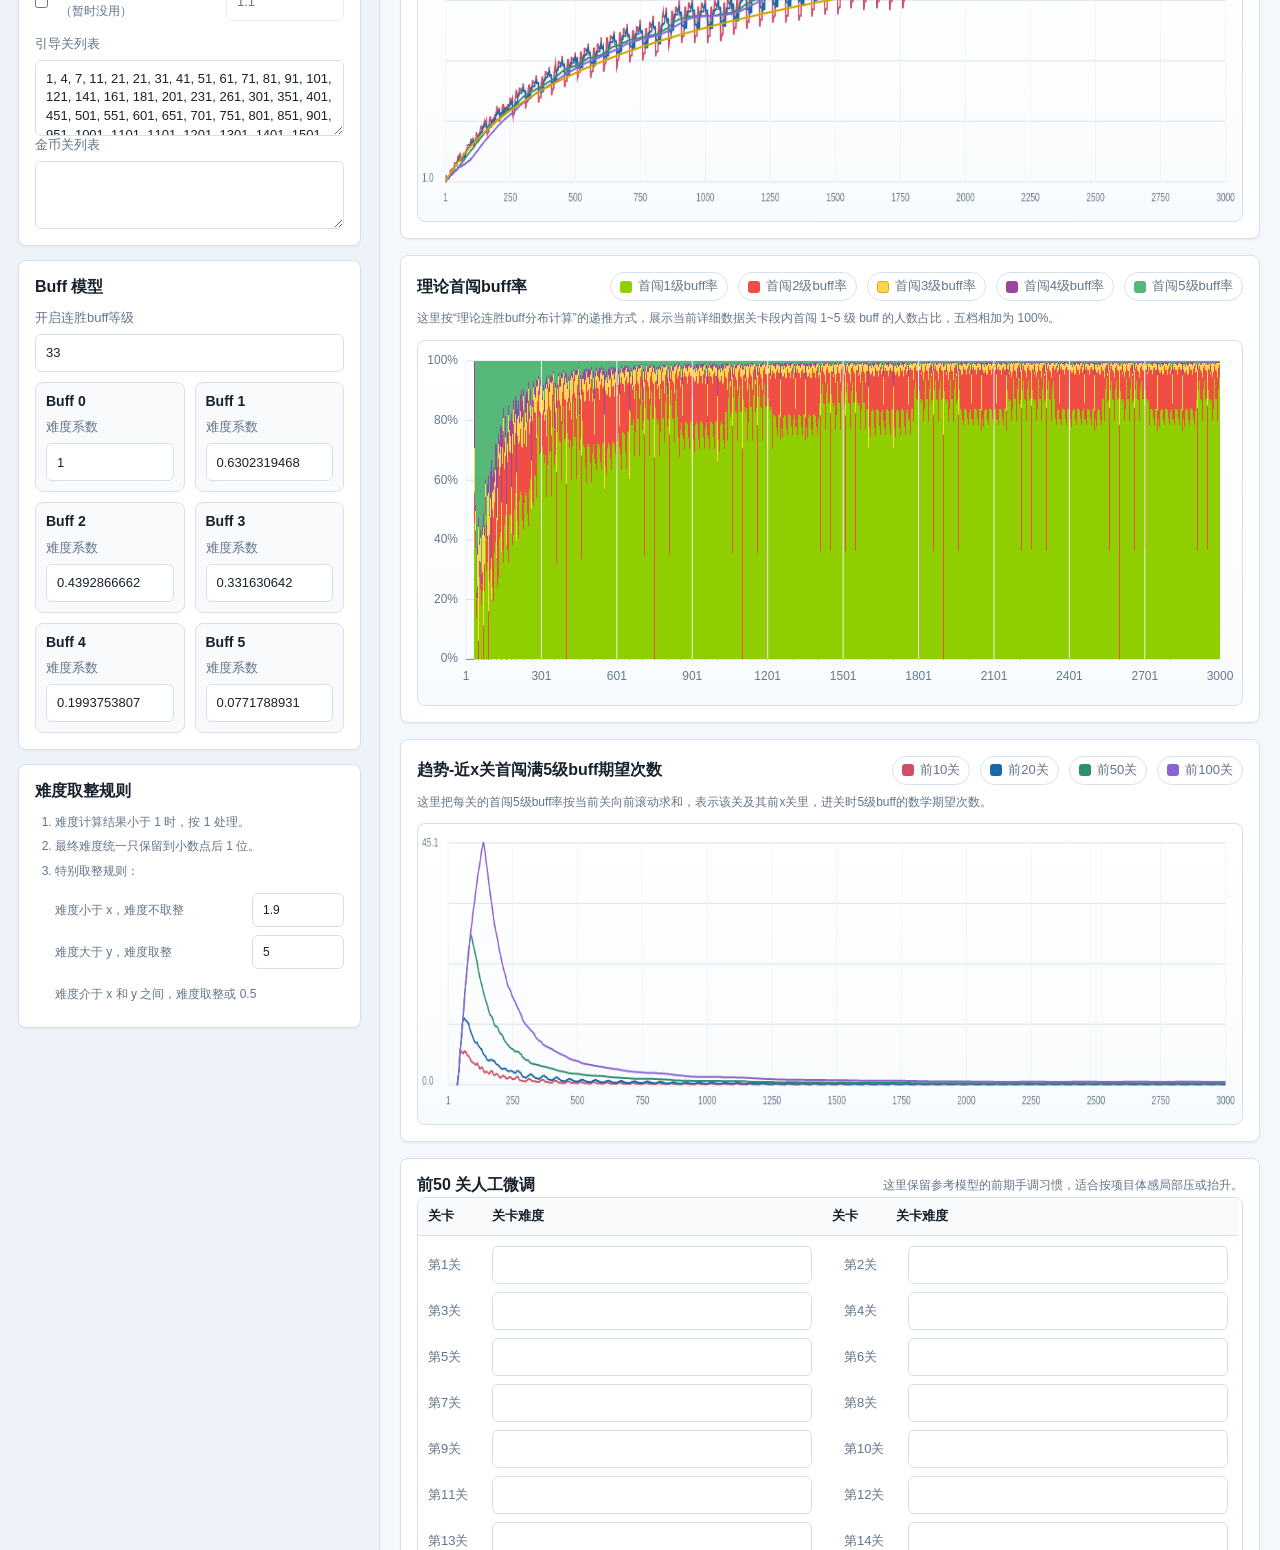
==== commit 9973a547: "Match buff chart canvas to display size" ====
--- a/product/app/index.html
+++ b/product/app/index.html
@@ -289,7 +289,7 @@
     </main>
   </div>
 
-  <script src="./app.js?v=20260721-04"></script>
+  <script src="./app.js?v=20260721-05"></script>
 </body>
 </html>
 
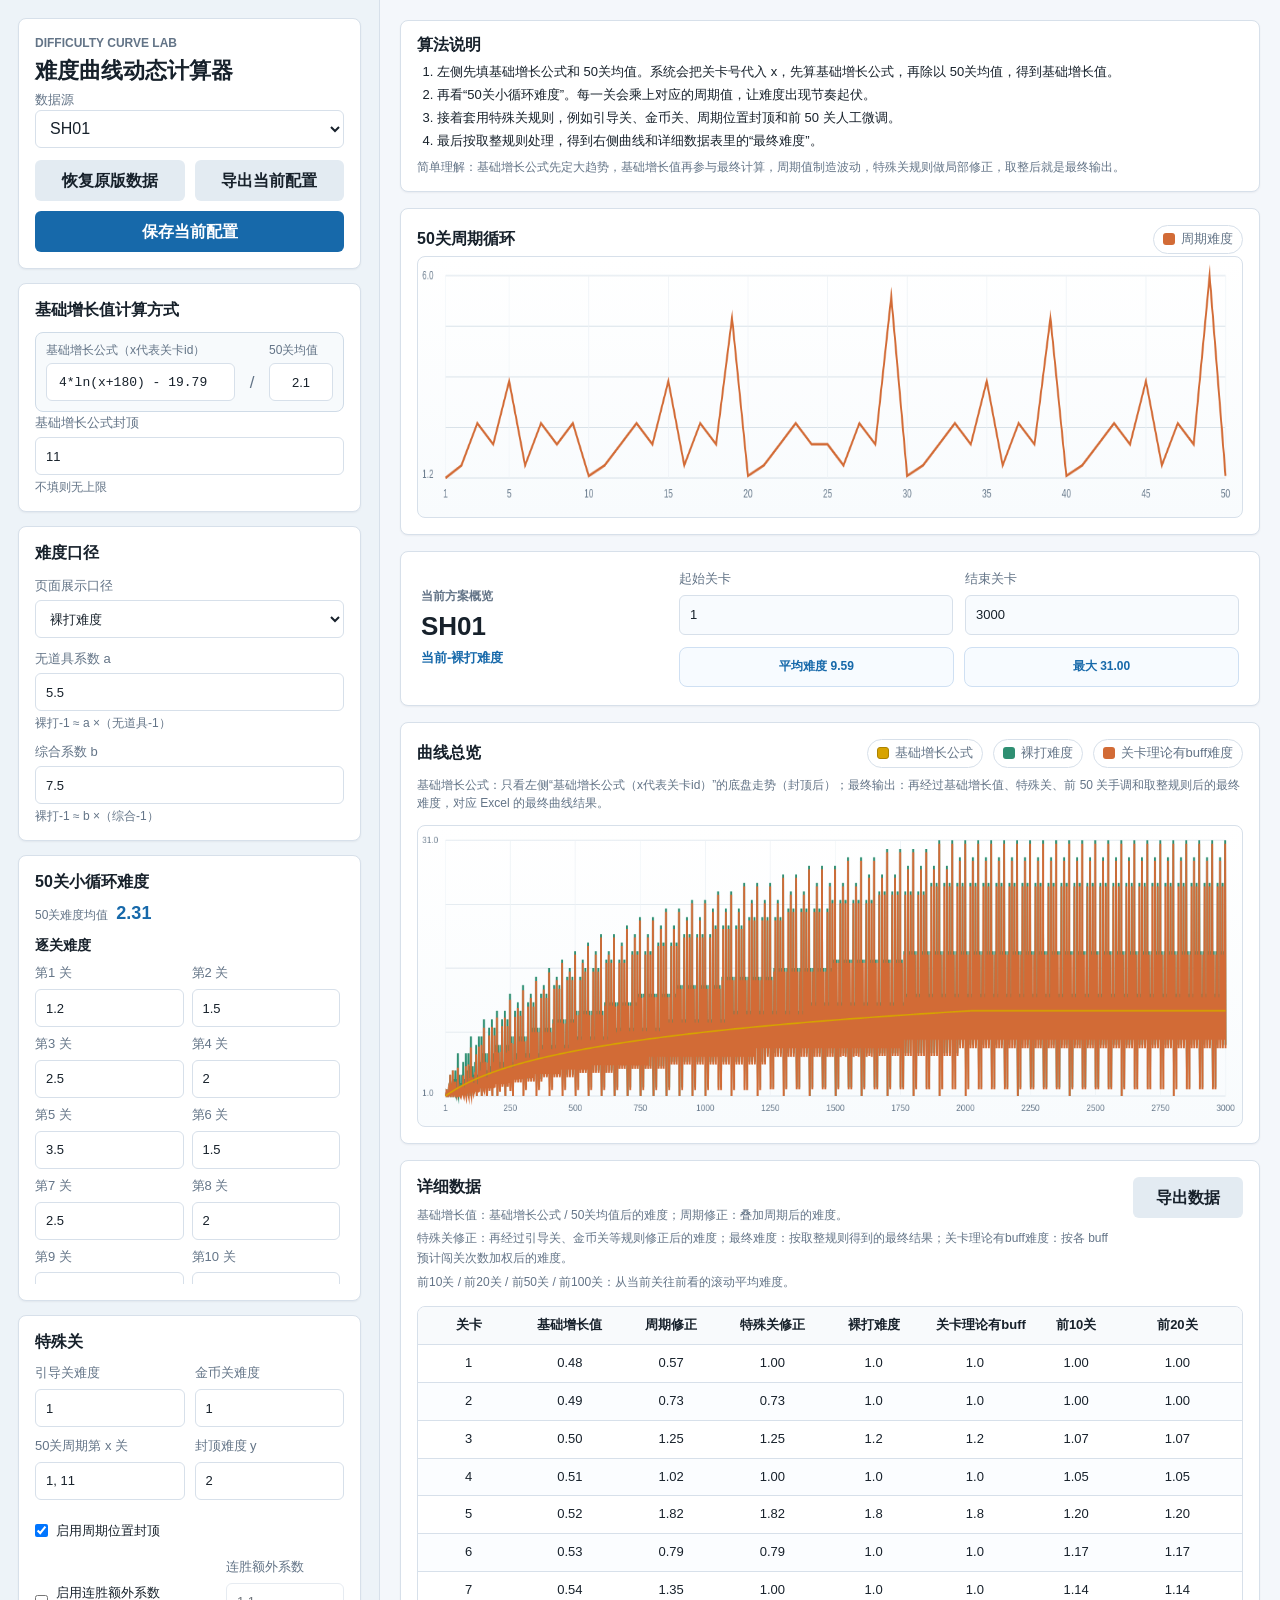
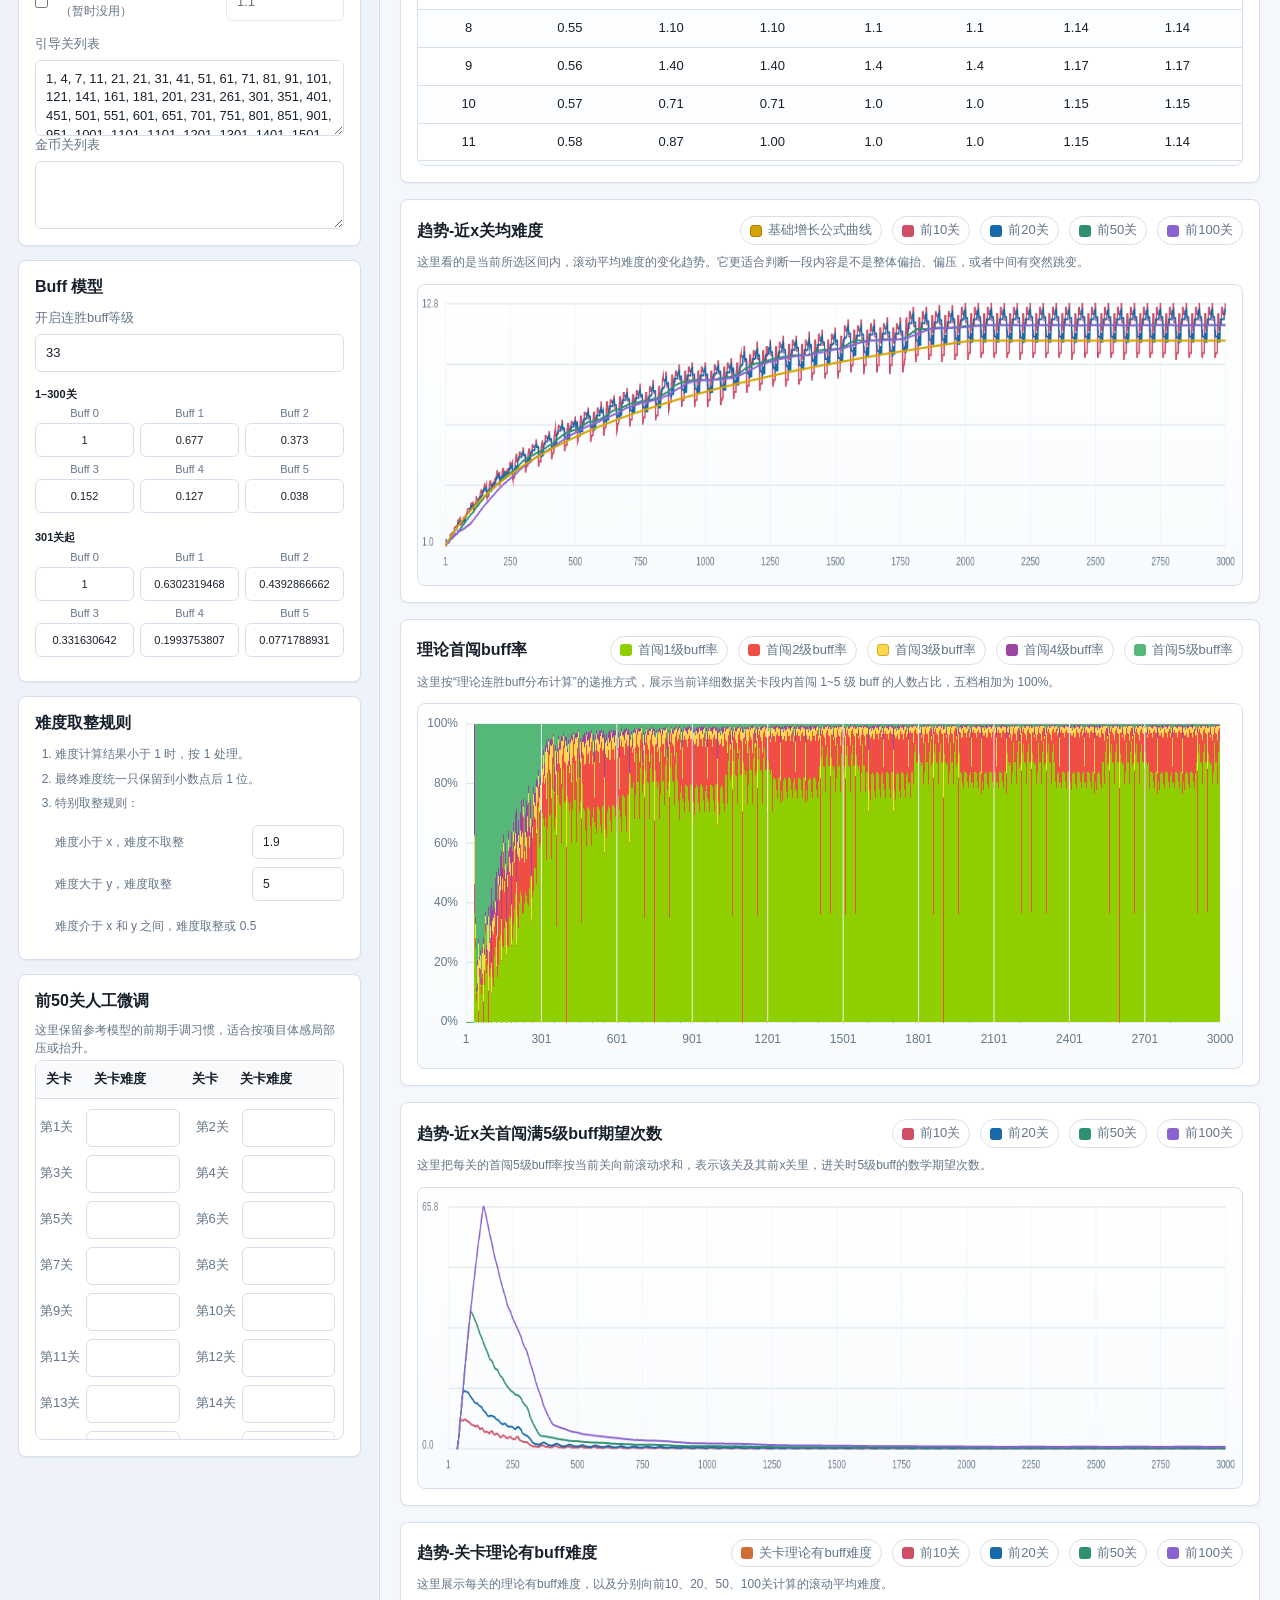
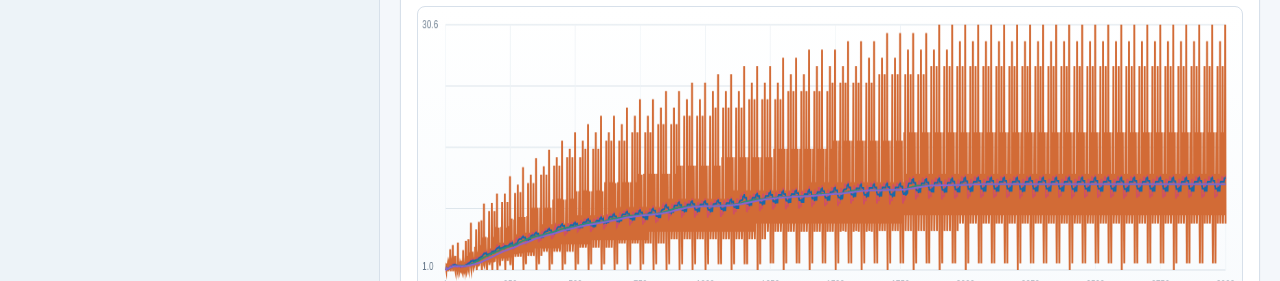
==== commit 61eb277f: "Add segmented buff difficulty analysis" ====
--- a/product/app/index.html
+++ b/product/app/index.html
@@ -4,7 +4,7 @@
   <meta charset="utf-8" />
   <meta name="viewport" content="width=device-width, initial-scale=1" />
   <title>难度曲线动态计算器</title>
-  <link rel="stylesheet" href="./styles.css?v=20260702-12" />
+  <link rel="stylesheet" href="./styles.css?v=20260724-01" />
 </head>
 <body>
   <div class="app-shell">
@@ -108,7 +108,7 @@
       <section class="panel">
         <h2>Buff 模型</h2>
         <label>&#24320;&#21551;&#36830;&#32988;buff&#31561;&#32423;<input id="buffStartLevel" type="number" min="1" step="1" value="31" /></label>
-        <div class="buff-grid" id="buffGrid"></div>
+        <div class="buff-matrix" id="buffGrid"></div>
       </section>
 
       <section class="panel rounding-panel">
@@ -124,6 +124,22 @@
           <label class="static-rule">难度介于 x 和 y 之间，难度取整或 0.5</label>
         </div>
       </section>
+
+      <section class="panel">
+        <div class="section-head">
+          <h2>前50关人工微调</h2>
+          <p class="muted manual-tune-note">这里保留参考模型的前期手调习惯，适合按项目体感局部压或抬升。</p>
+        </div>
+        <div class="override-scroll compact-table">
+          <div class="override-grid-head">
+            <span>关卡</span>
+            <span>关卡难度</span>
+            <span>关卡</span>
+            <span>关卡难度</span>
+          </div>
+          <div class="override-grid" id="overrideTable"></div>
+        </div>
+      </section>
     </aside>
 
     <main class="content">
@@ -138,6 +154,18 @@
           <li>最后按取整规则处理，得到右侧曲线和详细数据表里的“最终难度”。</li>
         </ol>
         <p class="muted formula-line">简单理解：基础增长公式先定大趋势，基础增长值再参与最终计算，周期值制造波动，特殊关规则做局部修正，取整后就是最终输出。</p>
+      </section>
+
+      <section class="panel">
+        <div class="section-head">
+          <h2>50关周期循环</h2>
+          <div class="legend compact-legend">
+            <label class="legend-toggle"><input id="showCycleLine" type="checkbox" checked /><span class="swatch cycle"></span><span>周期难度</span></label>
+          </div>
+        </div>
+        <div class="chart-wrap cycle-chart-wrap">
+          <canvas id="cycleCanvas" width="1200" height="280"></canvas>
+        </div>
       </section>
 
       <section class="hero">
@@ -170,6 +198,7 @@
           <div class="legend" id="curveLegend">
             <label class="legend-toggle"><input id="showGrowth" type="checkbox" checked /><span class="swatch growth"></span><span>基础增长公式</span></label>
             <label class="legend-toggle"><input id="showFinal" type="checkbox" checked /><span class="swatch final"></span><span id="finalDifficultyLegendText">最终难度</span></label>
+            <label class="legend-toggle"><input id="showTheoreticalBuff" type="checkbox" checked /><span class="swatch theoretical-buff"></span><span>关卡理论有buff难度</span></label>
           </div>
         </div>
         <p class="muted section-help">基础增长公式：只看左侧“基础增长公式（x代表关卡id）”的底盘走势（封顶后）；最终输出：再经过基础增长值、特殊关、前 50 关手调和取整规则后的最终难度，对应 Excel 的最终曲线结果。</p>
@@ -183,7 +212,7 @@
             <h2>详细数据</h2>
             <p class="muted section-help detail-help">
               <span>基础增长值：基础增长公式 / 50关均值后的难度；周期修正：叠加周期后的难度。</span>
-              <span>特殊关修正：再经过引导关、金币关等规则修正后的难度；最终难度：按取整规则得到的最终结果。</span>
+              <span>特殊关修正：再经过引导关、金币关等规则修正后的难度；最终难度：按取整规则得到的最终结果；关卡理论有buff难度：按各 buff 预计闯关次数加权后的难度。</span>
               <span>前10关 / 前20关 / 前50关 / 前100关：从当前关往前看的滚动平均难度。</span>
             </p>
           </div>
@@ -200,6 +229,7 @@
                 <th>周期修正</th>
                 <th>特殊关修正</th>
                 <th id="finalDifficultyHeader">最终难度</th>
+                <th>关卡理论有buff难度</th>
                 <th>前10关</th>
                 <th>前20关</th>
                 <th>前50关</th>
@@ -273,23 +303,24 @@
 
       <section class="panel">
         <div class="section-head">
-          <h2>前50 关人工微调</h2>
-          <p class="muted manual-tune-note">这里保留参考模型的前期手调习惯，适合按项目体感局部压或抬升。</p>
-        </div>
-        <div class="override-scroll compact-table">
-          <div class="override-grid-head">
-            <span>关卡</span>
-            <span>关卡难度</span>
-            <span>关卡</span>
-            <span>关卡难度</span>
-          </div>
-          <div class="override-grid" id="overrideTable"></div>
+          <h2>趋势-关卡理论有buff难度</h2>
+          <div class="legend compact-legend" id="theoreticalBuffTrendLegend">
+            <label class="legend-toggle"><input id="showTheoreticalBuffDifficulty" type="checkbox" checked /><span class="swatch theoretical-buff"></span><span>关卡理论有buff难度</span></label>
+            <label class="legend-toggle"><input id="showTheoreticalBuffAvg10" type="checkbox" checked /><span class="swatch avg10"></span><span>前10关</span></label>
+            <label class="legend-toggle"><input id="showTheoreticalBuffAvg20" type="checkbox" checked /><span class="swatch avg20"></span><span>前20关</span></label>
+            <label class="legend-toggle"><input id="showTheoreticalBuffAvg50" type="checkbox" checked /><span class="swatch avg50"></span><span>前50关</span></label>
+            <label class="legend-toggle"><input id="showTheoreticalBuffAvg100" type="checkbox" checked /><span class="swatch avg100"></span><span>前100关</span></label>
+          </div>
+        </div>
+        <p class="muted section-help">这里展示每关的理论有buff难度，以及分别向前10、20、50、100关计算的滚动平均难度。</p>
+        <div class="chart-wrap">
+          <canvas id="theoreticalBuffTrendCanvas" width="1200" height="340"></canvas>
         </div>
       </section>
     </main>
   </div>
 
-  <script src="./app.js?v=20260721-05"></script>
+  <script src="./app.js?v=20260724-01"></script>
 </body>
 </html>
 
--- a/product/app/styles.css
+++ b/product/app/styles.css
@@ -141,7 +141,7 @@
 
 .field-group,
 .grid.two,
-.buff-grid,
+.buff-matrix,
 .cycle-grid,
 .formula-part {
   min-width: 0;
@@ -438,26 +438,58 @@
   overflow: auto;
 }
 
-.buff-grid {
-  display: grid;
-  grid-template-columns: repeat(2, minmax(0, 1fr));
-  gap: 10px;
-  margin-top: 10px;
-}
-
-.buff-item {
-  display: grid;
-  gap: 8px;
-  min-width: 0;
-  padding: 10px;
-  border: 1px solid var(--border);
-  border-radius: 8px;
-  background: var(--subtle);
-}
-
-.buff-item h2 {
-  margin-bottom: 0;
-  font-size: 14px;
+.buff-matrix {
+  display: grid;
+  gap: 6px;
+  margin-top: 12px;
+  overflow-x: auto;
+}
+
+.buff-matrix-row {
+  display: grid;
+  grid-template-columns: repeat(3, minmax(0, 1fr));
+  align-items: center;
+  gap: 6px;
+  min-width: 0;
+  padding: 4px 0 8px;
+}
+
+.buff-matrix-row > strong,
+.buff-matrix-head > span {
+  color: var(--muted);
+  font-size: 11px;
+  line-height: 1.2;
+  text-align: center;
+}
+
+.buff-matrix-row > strong {
+  grid-column: 1 / -1;
+  color: var(--text);
+  font-weight: 700;
+  text-align: left;
+}
+
+.buff-matrix-row label {
+  display: grid;
+  gap: 3px;
+}
+
+.buff-matrix-row label span {
+  color: var(--muted);
+  font-size: 11px;
+  line-height: 1.2;
+  text-align: center;
+}
+
+.buff-matrix-row input {
+  height: 34px;
+  padding: 5px 3px;
+  font-size: 11px;
+  text-align: center;
+}
+
+.buff-matrix-head {
+  display: none;
 }
 
 .switch {
@@ -566,6 +598,7 @@
 .swatch.cycle { background: var(--accent-4); }
 .swatch.buffed { background: var(--accent-3); }
 .swatch.final { background: var(--accent-2); }
+.swatch.theoretical-buff { background: var(--accent-4); }
 .swatch.avg10 { background: var(--avg10); }
 .swatch.avg20 { background: var(--avg20); }
 .swatch.avg50 { background: var(--avg50); }
@@ -585,6 +618,8 @@
   background: linear-gradient(180deg, #fff 0%, #f8fbfd 100%);
 }
 
+.cycle-chart-wrap canvas { min-height: 260px; }
+
 canvas {
   display: block;
   width: 100%;
@@ -602,7 +637,7 @@
 
 table {
   width: 100%;
-  min-width: 1500px;
+  min-width: 1620px;
   table-layout: fixed;
   border-collapse: collapse;
   font-size: 13px;
@@ -659,9 +694,8 @@
   top: 0;
   z-index: 2;
   display: grid;
-  grid-template-columns: 56px 1fr 56px 1fr;
+  grid-template-columns: 40px 1fr 40px 1fr;
   gap: 8px;
-  min-width: 430px;
   padding: 9px 10px;
   border-bottom: 1px solid var(--border);
   background: #f8fafc;
@@ -672,19 +706,18 @@
 
 .override-grid {
   display: grid;
-  grid-template-columns: repeat(2, minmax(210px, 1fr));
-  gap: 8px 12px;
-  min-width: 430px;
+  grid-template-columns: repeat(2, minmax(0, 1fr));
+  gap: 8px;
   padding: 10px 0;
 }
 
 .override-item {
   display: grid;
-  grid-template-columns: 56px minmax(0, 1fr);
+  grid-template-columns: 40px minmax(0, 1fr);
   align-items: center;
-  gap: 8px;
-  min-width: 0;
-  padding: 0 10px;
+  gap: 6px;
+  min-width: 0;
+  padding: 0 4px;
   color: var(--text);
 }
 
@@ -758,8 +791,7 @@
   .sidebar,
   .content { padding: 12px; }
 
-  .grid.two,
-  .buff-grid {
+  .grid.two {
     grid-template-columns: 1fr;
   }
 
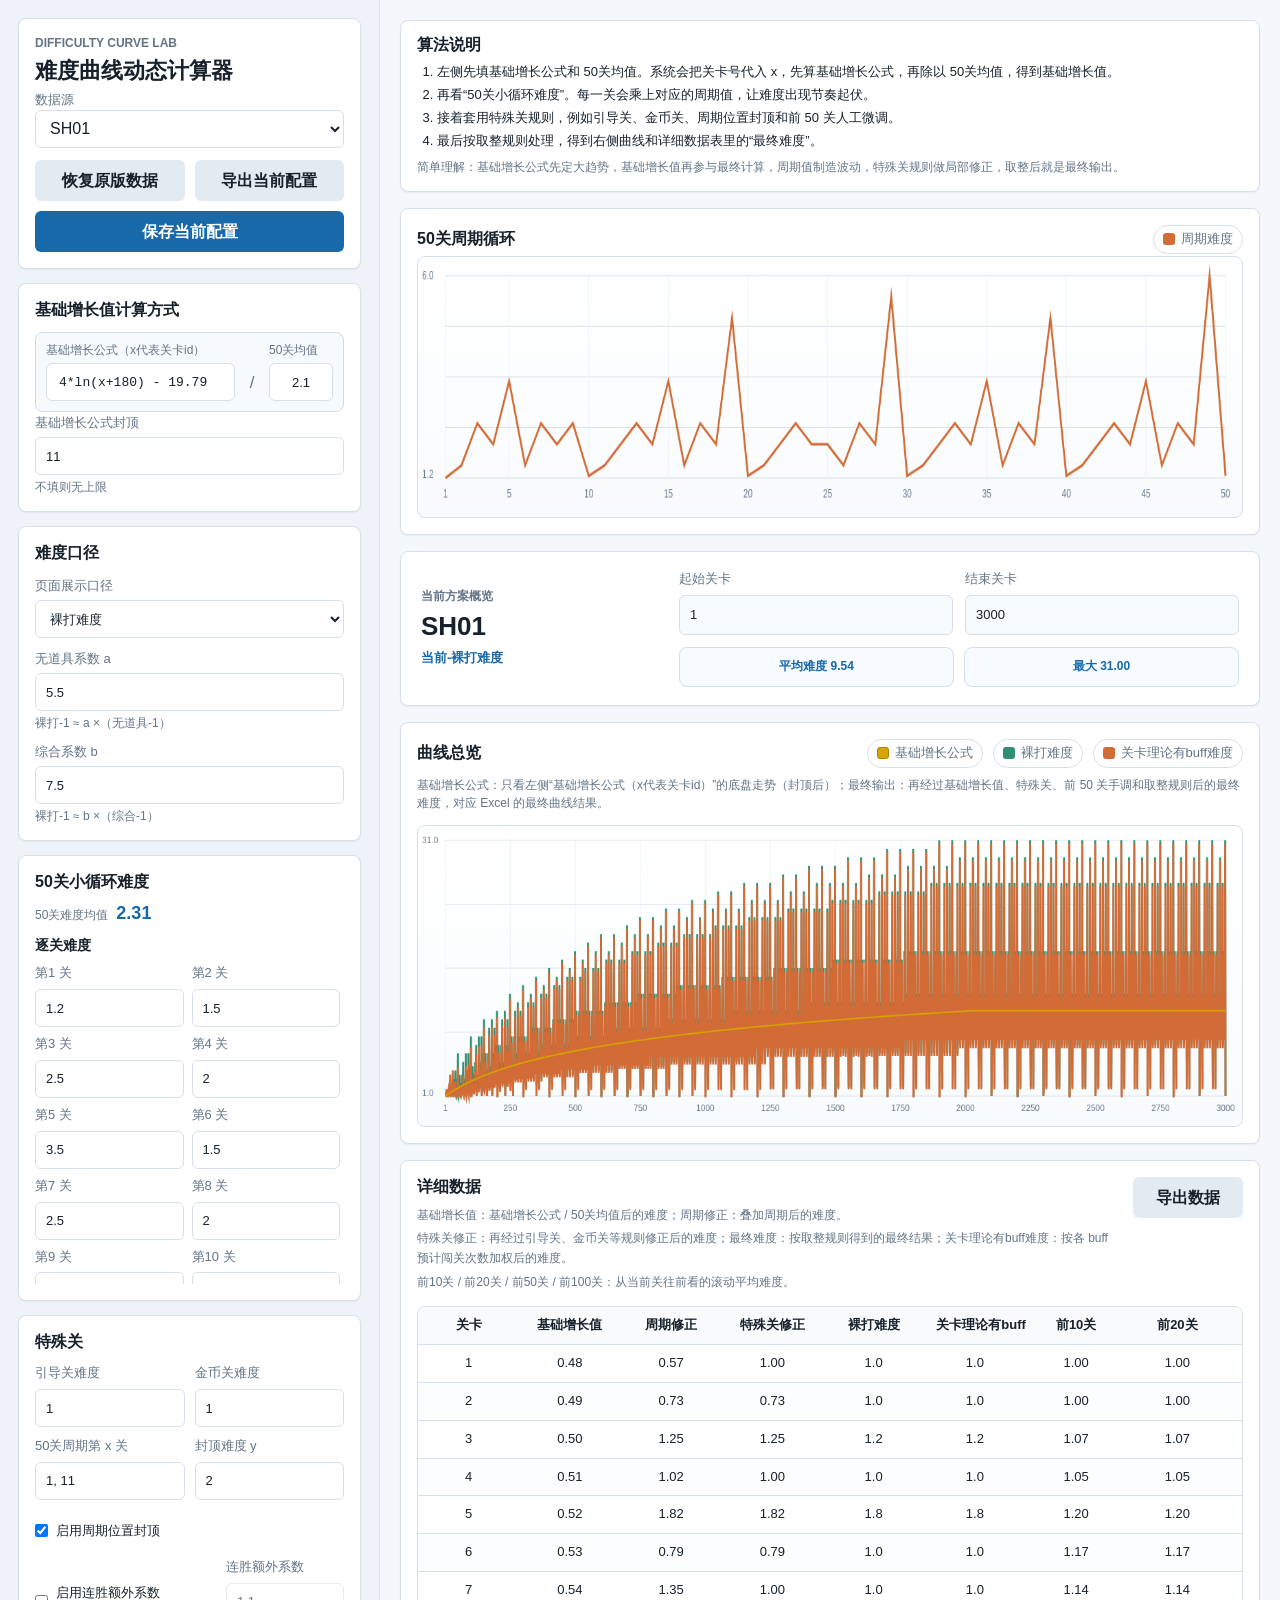
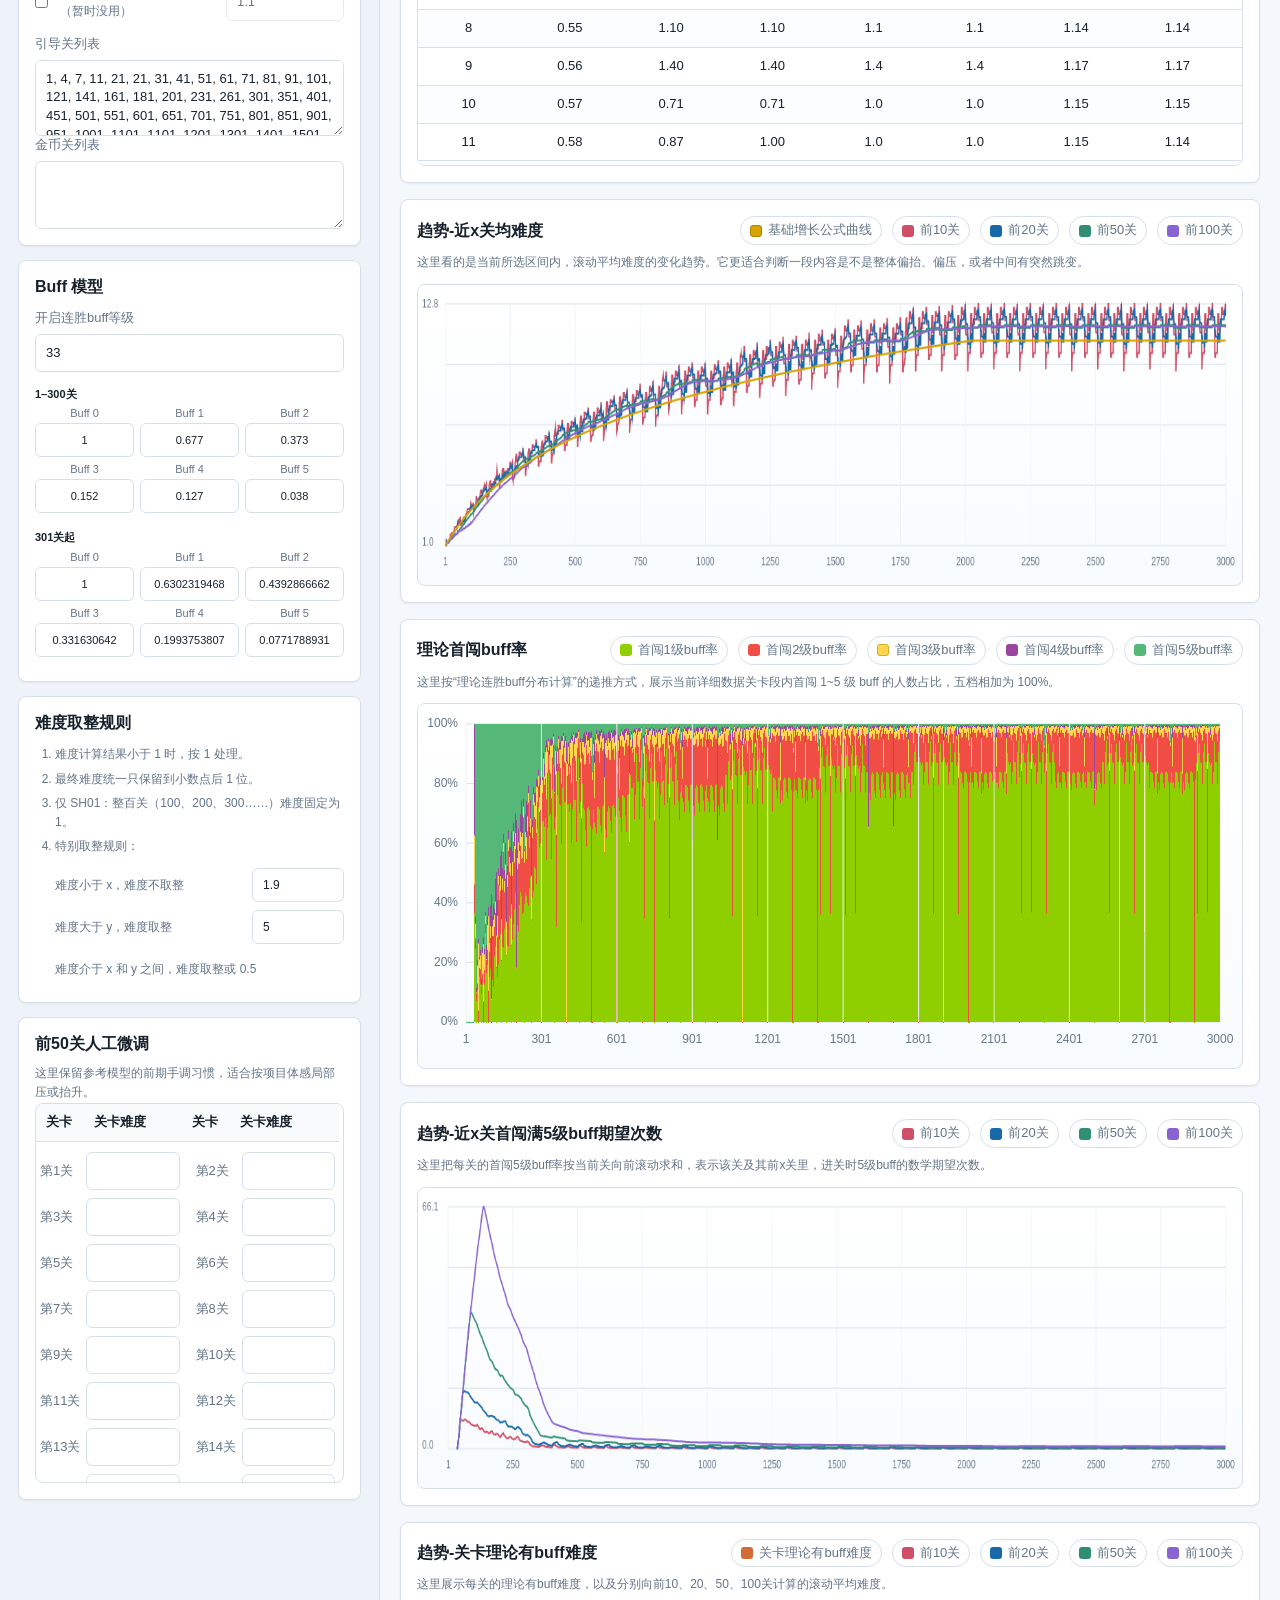
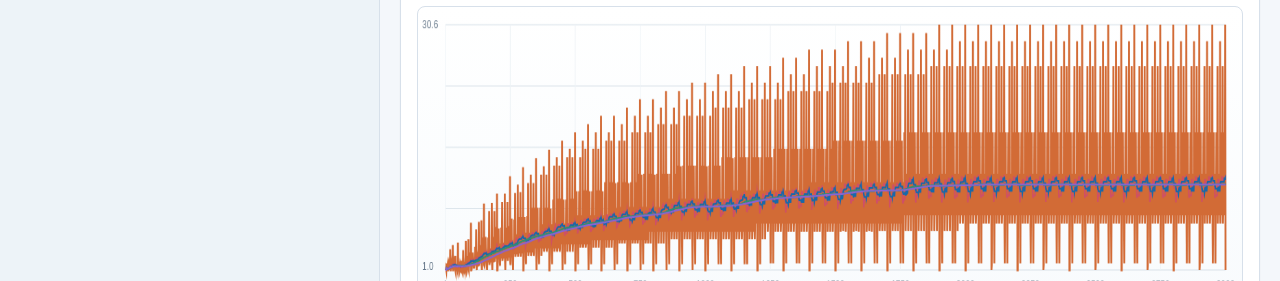
==== commit 22bc8a2b: "Set SH01 hundred levels to difficulty one" ====
--- a/product/app/index.html
+++ b/product/app/index.html
@@ -116,6 +116,7 @@
         <ol class="rule-notes">
           <li>难度计算结果小于 1 时，按 1 处理。</li>
           <li>最终难度统一只保留到小数点后 1 位。</li>
+          <li>仅 SH01：整百关（100、200、300……）难度固定为 1。</li>
           <li>特别取整规则：</li>
         </ol>
         <div class="rounding-grid">
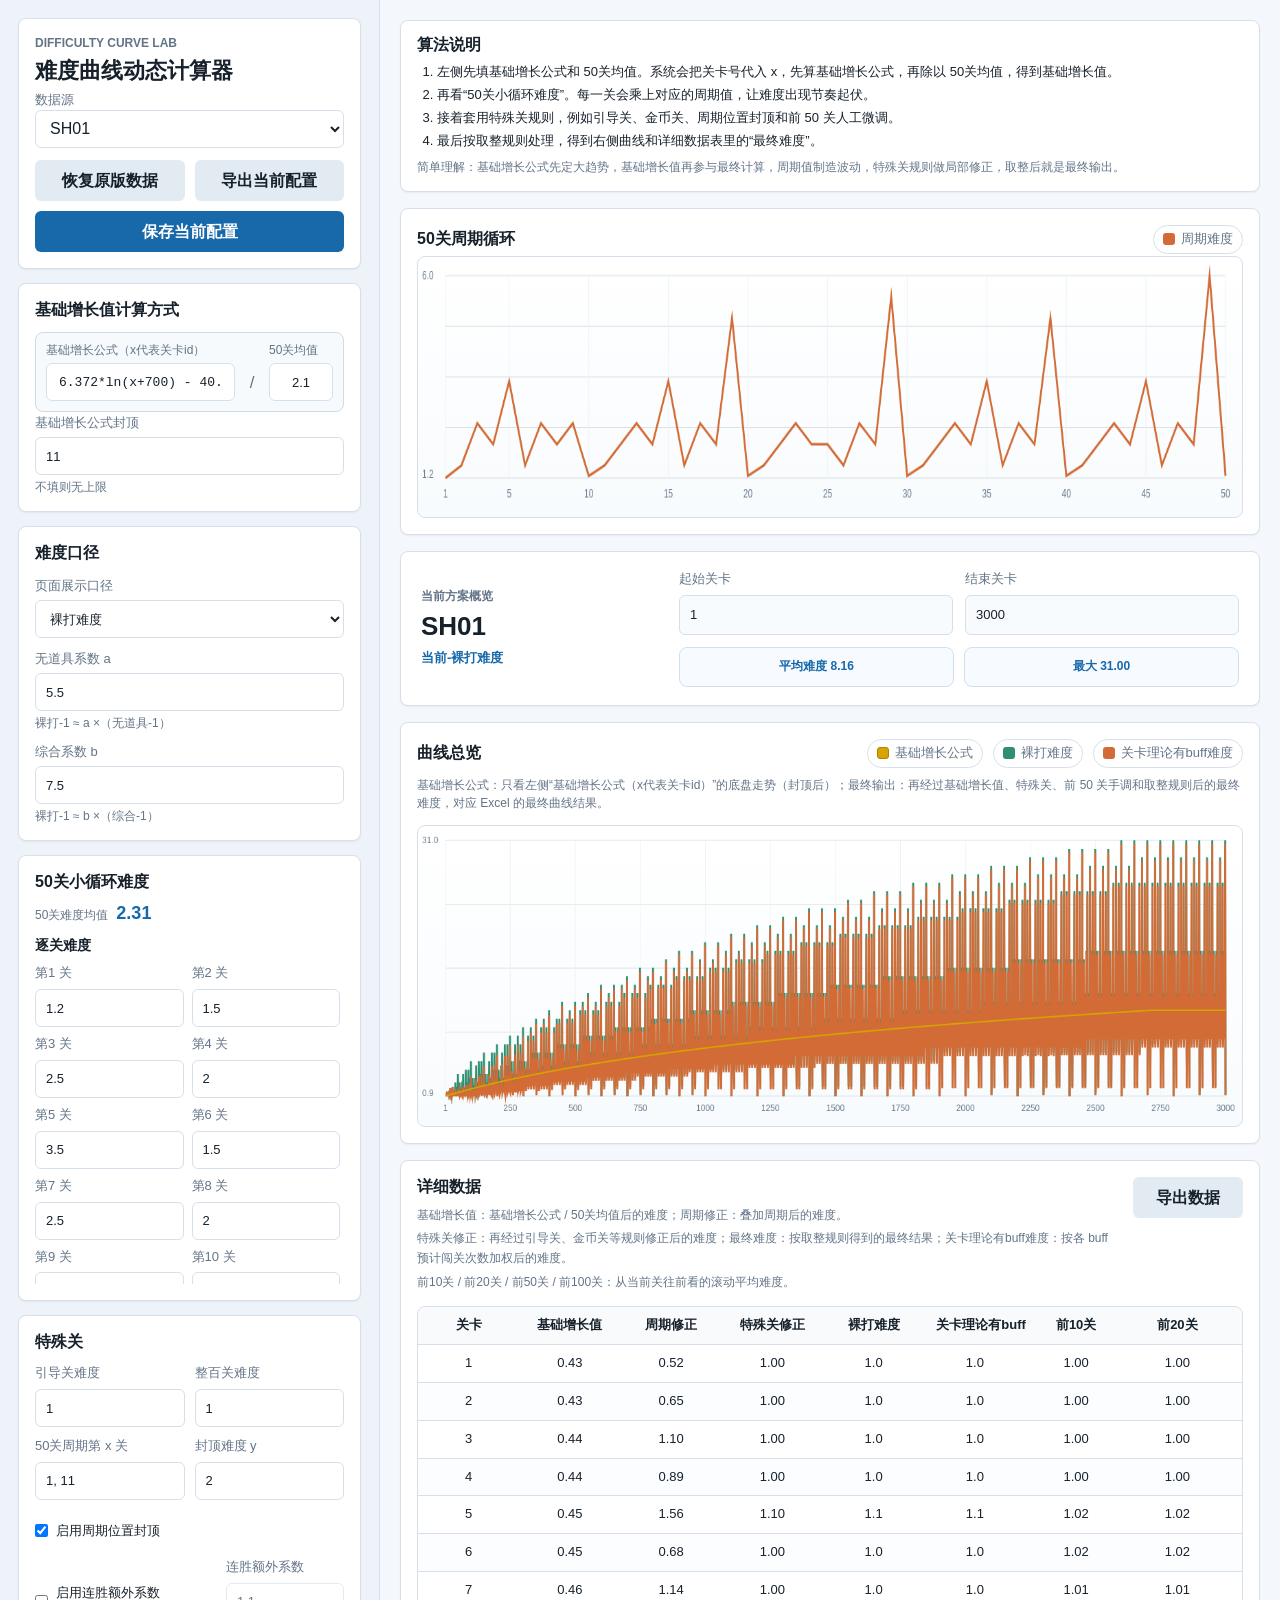
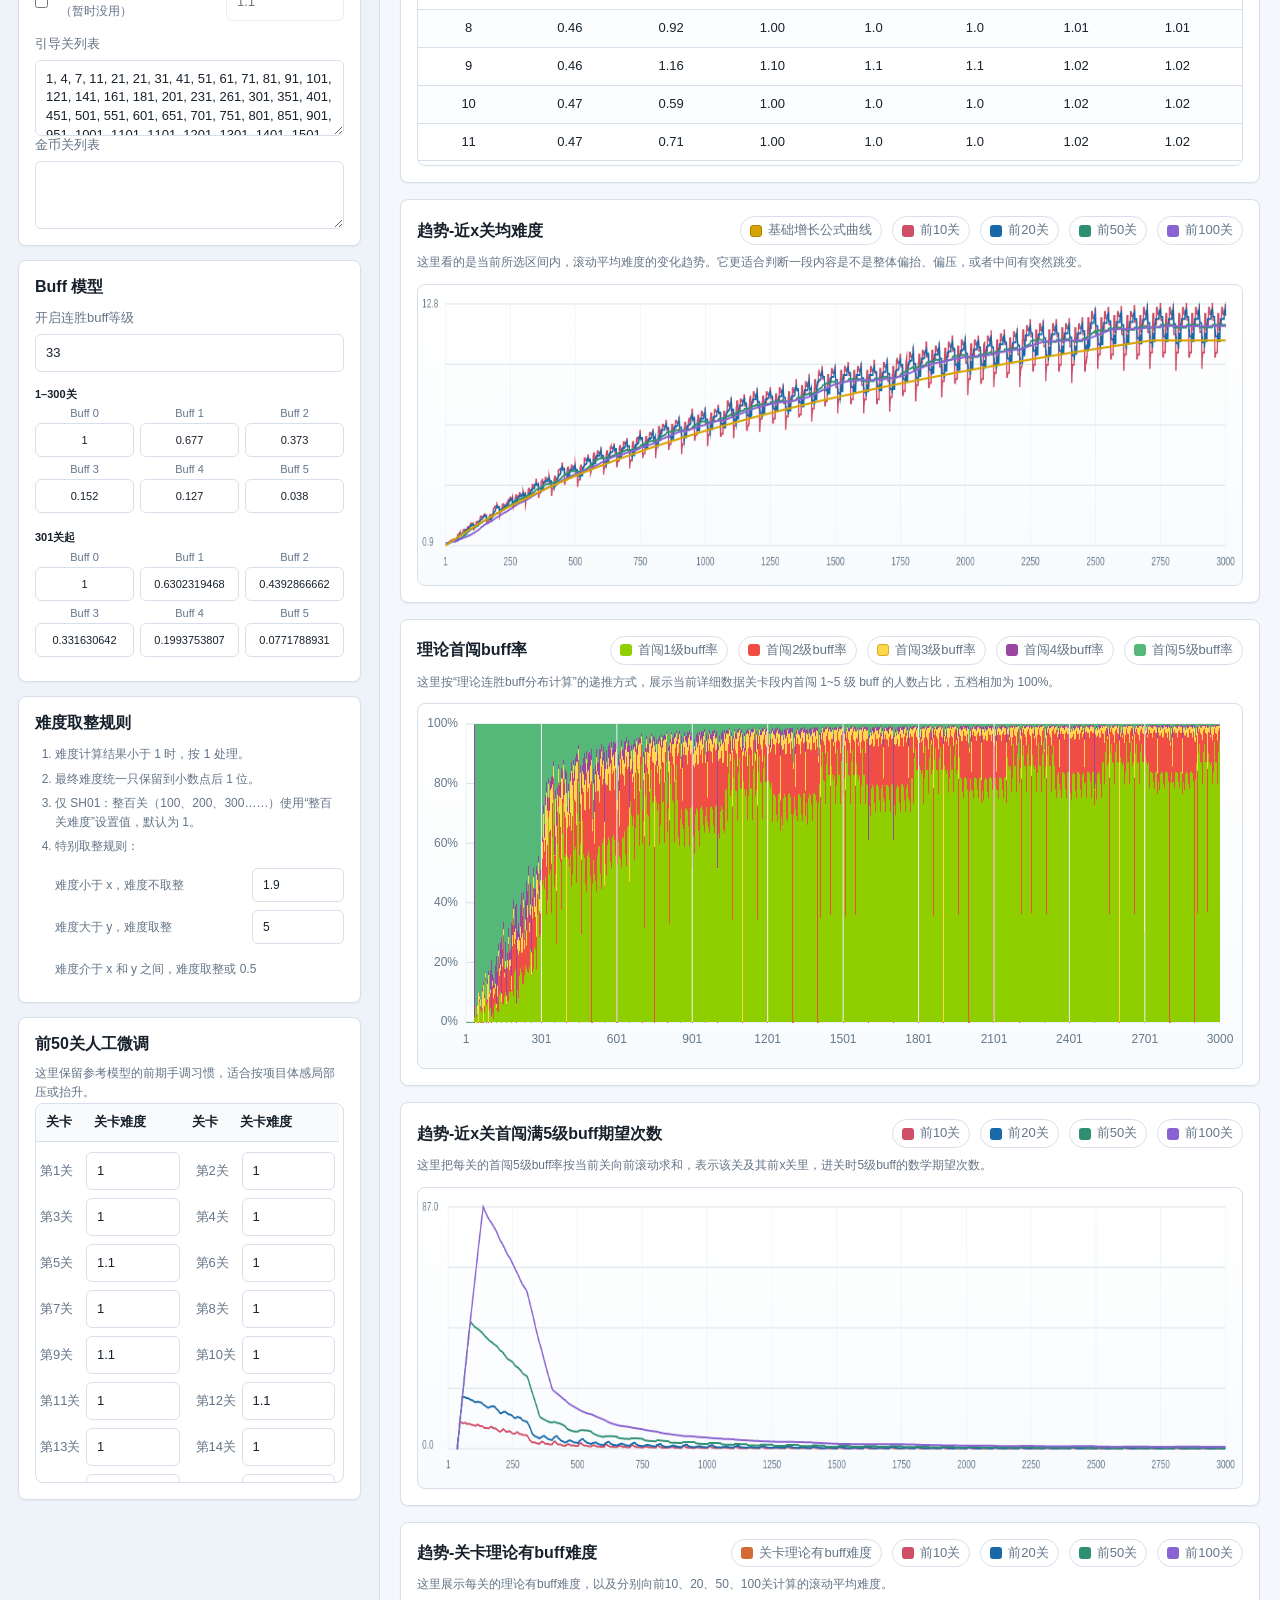
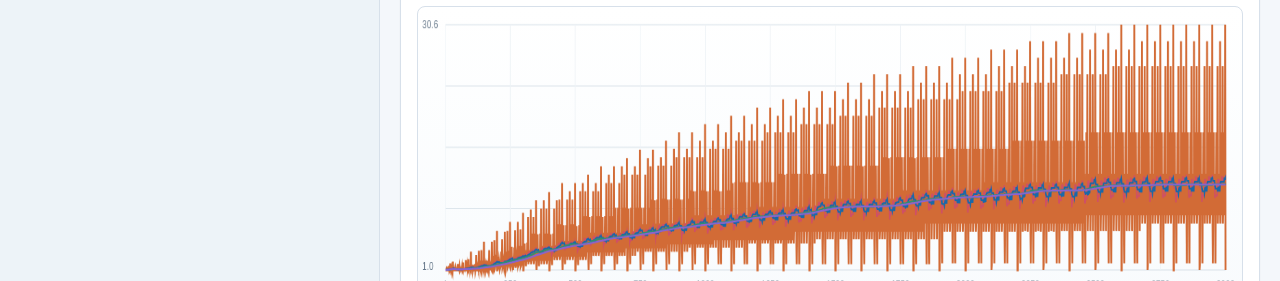
==== commit 8e14fd24: "Update SH01 defaults and special level controls" ====
--- a/product/app/index.html
+++ b/product/app/index.html
@@ -91,7 +91,7 @@
         <h2>特殊关</h2>
         <div class="grid two">
           <label>引导关难度<input id="guideDifficulty" type="number" min="0.5" max="5" step="0.1" /></label>
-          <label>金币关难度<input id="coinDifficulty" type="number" min="0.5" max="5" step="0.1" /></label>
+          <label><span id="coinDifficultyLabelText">金币关难度</span><input id="coinDifficulty" type="number" min="0.5" max="5" step="0.1" /></label>
           <label>50关周期第 x 关<input id="tailCapPositions" type="text" inputmode="numeric" placeholder="1, 11" /></label>
           <label>封顶难度 y<input id="tailCapMax" type="number" min="0.5" max="10" step="0.1" /></label>
         </div>
@@ -116,7 +116,7 @@
         <ol class="rule-notes">
           <li>难度计算结果小于 1 时，按 1 处理。</li>
           <li>最终难度统一只保留到小数点后 1 位。</li>
-          <li>仅 SH01：整百关（100、200、300……）难度固定为 1。</li>
+          <li>仅 SH01：整百关（100、200、300……）使用“整百关难度”设置值，默认为 1。</li>
           <li>特别取整规则：</li>
         </ol>
         <div class="rounding-grid">
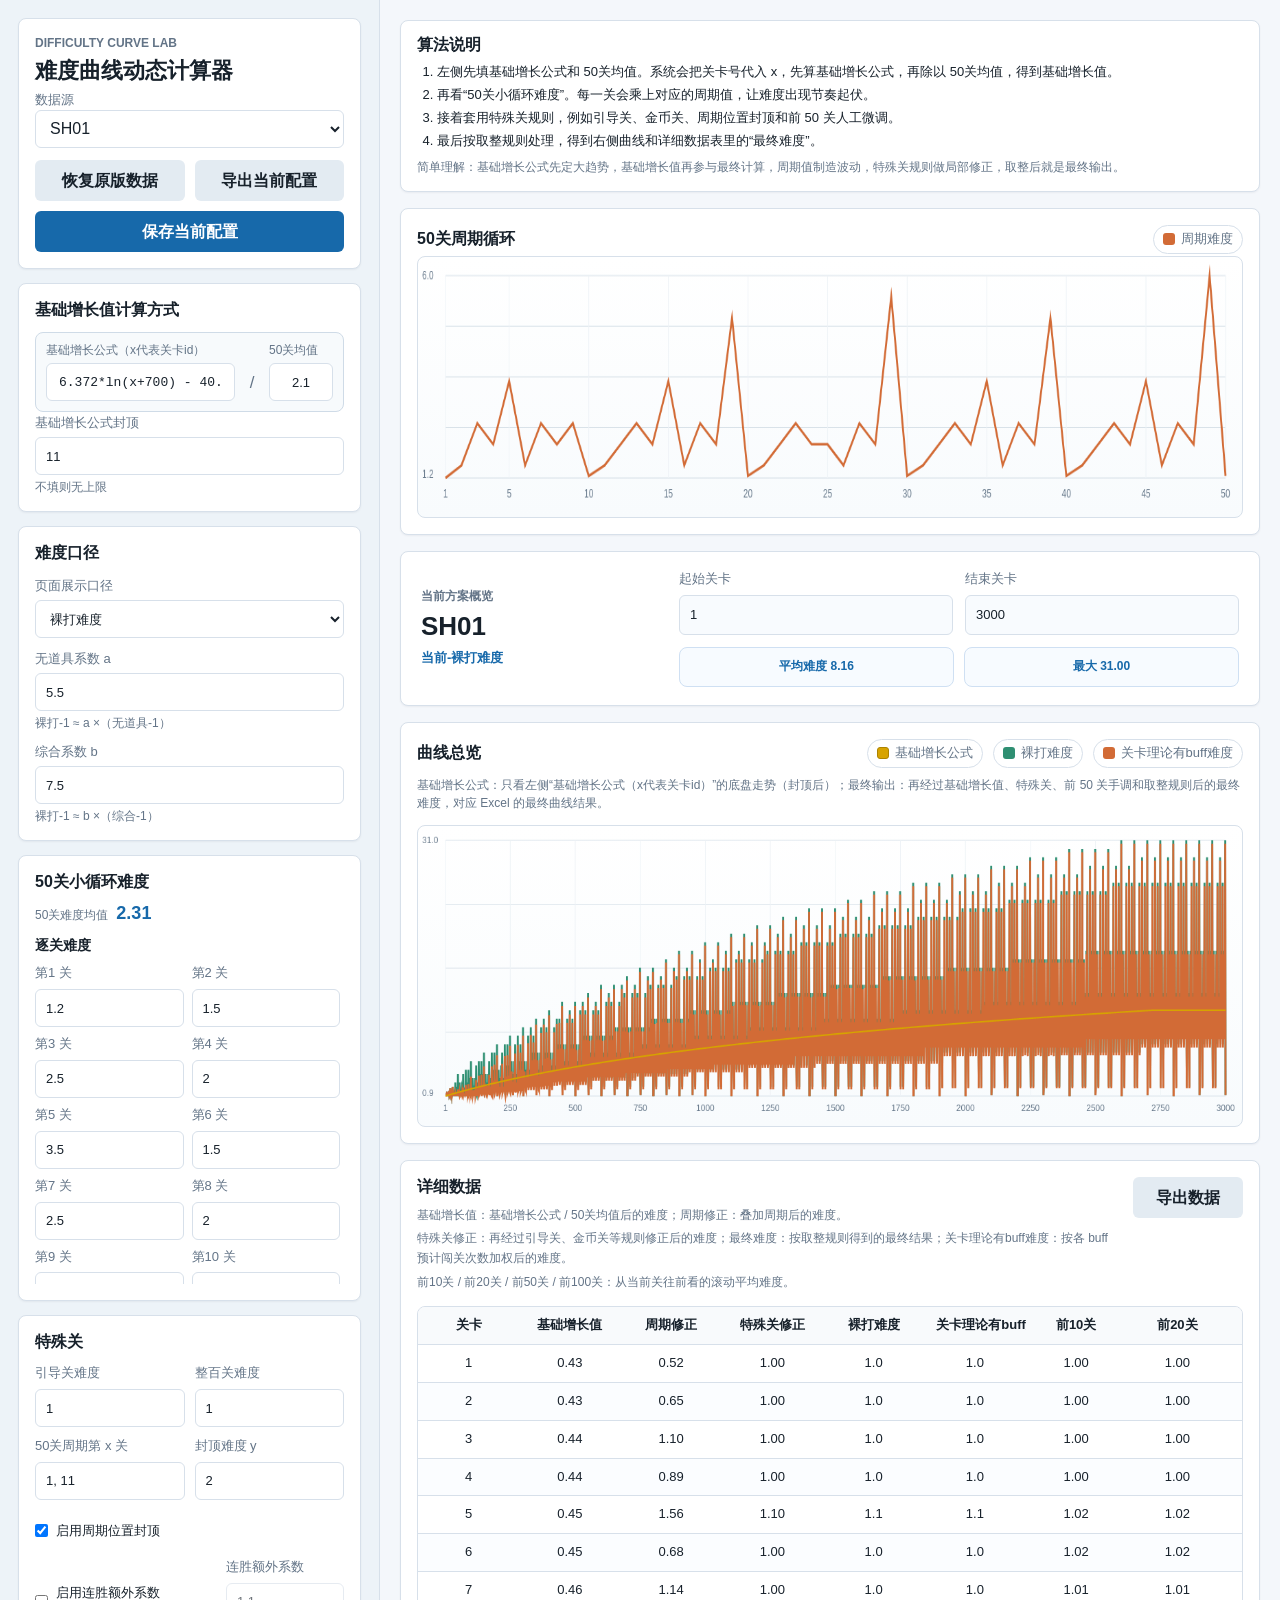
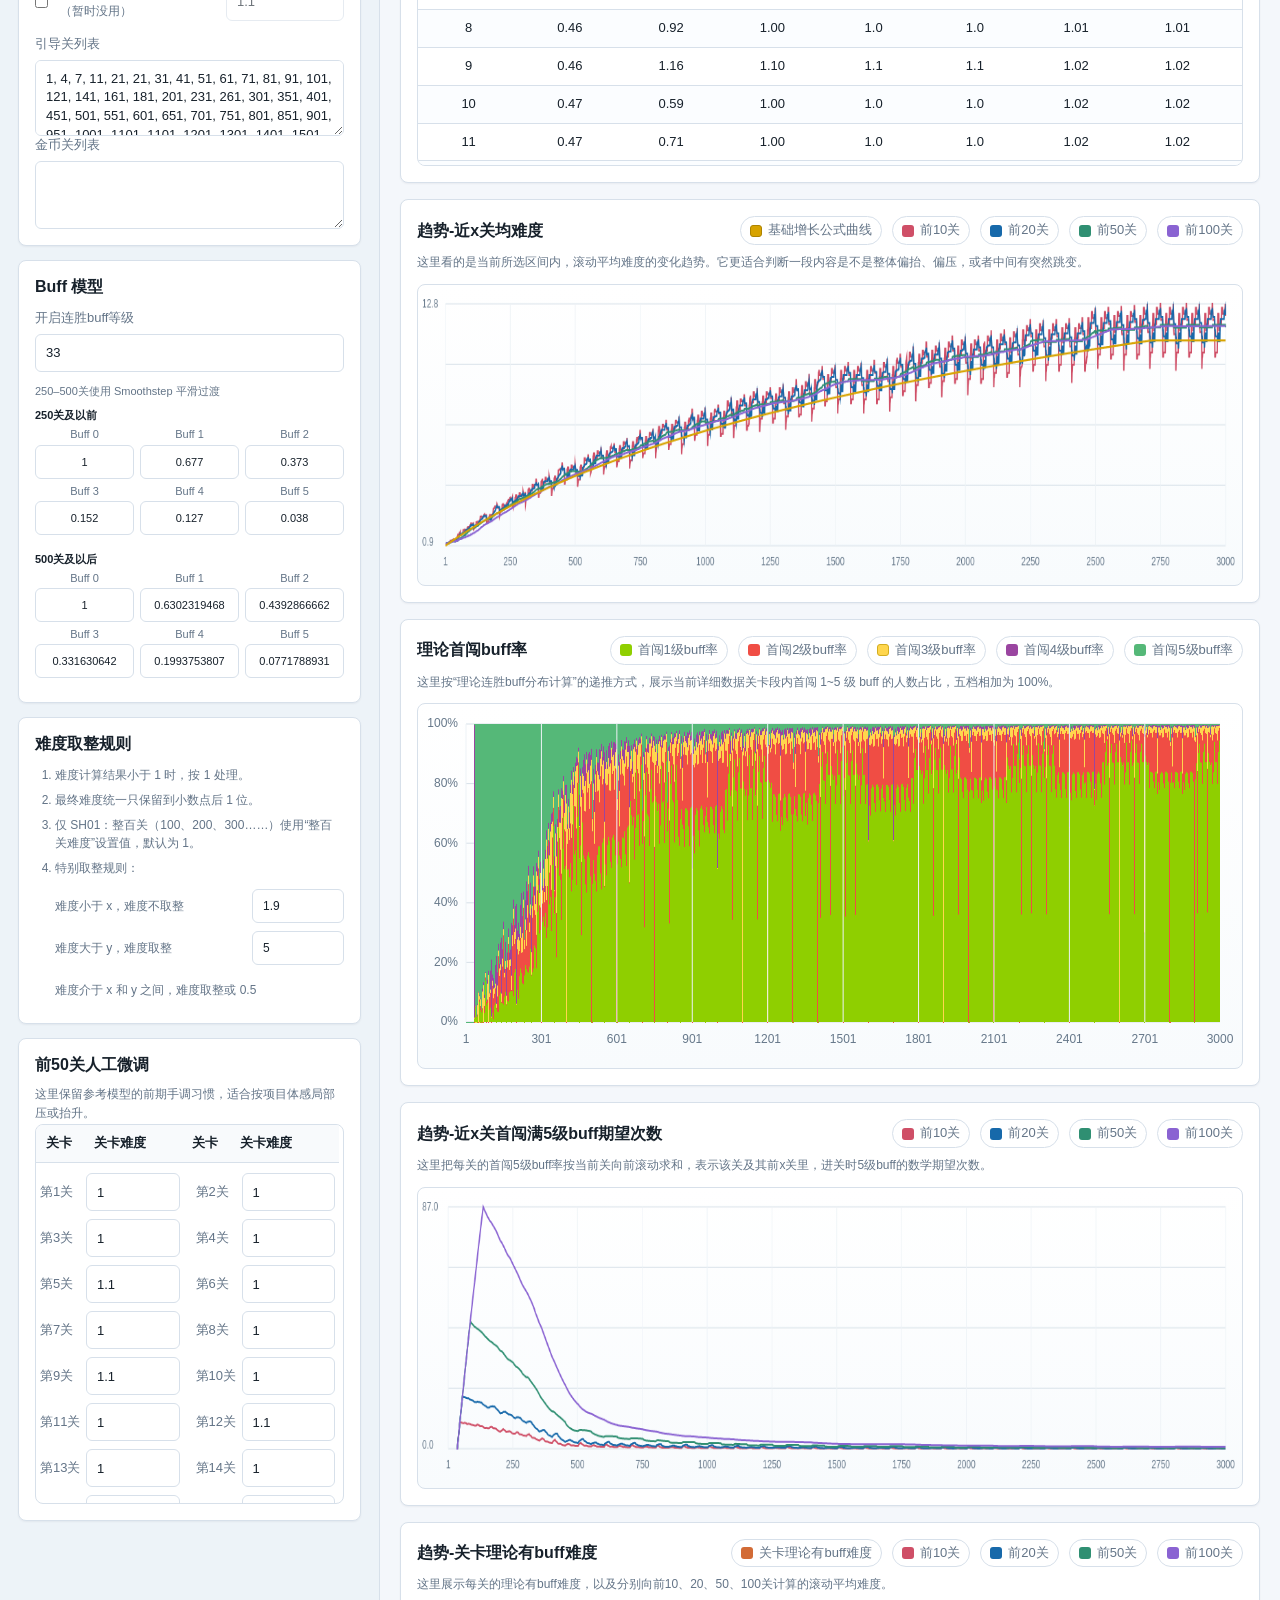
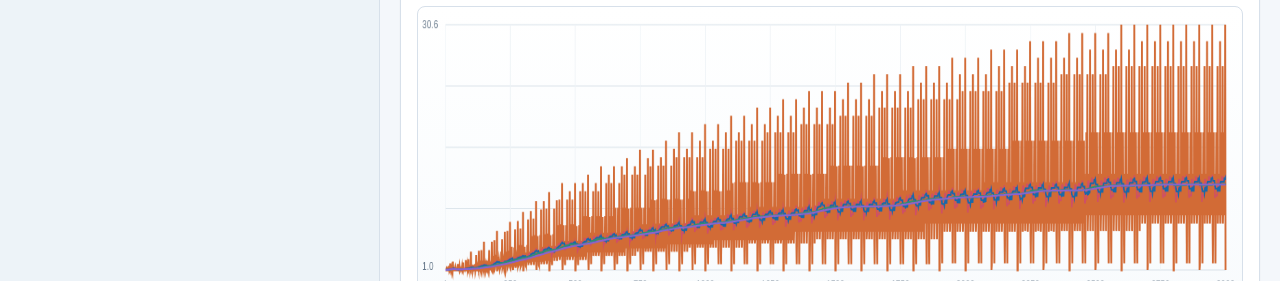
==== commit 59da582d: "Smooth SH01 buff transition from levels 250 to 500" ====
--- a/product/app/index.html
+++ b/product/app/index.html
@@ -321,7 +321,7 @@
     </main>
   </div>
 
-  <script src="./app.js?v=20260724-01"></script>
+  <script src="./app.js?v=20260727-04"></script>
 </body>
 </html>
 
--- a/product/app/styles.css
+++ b/product/app/styles.css
@@ -445,6 +445,12 @@
   overflow-x: auto;
 }
 
+.buff-transition-note {
+  margin: 0;
+  font-size: 11px;
+  line-height: 1.4;
+}
+
 .buff-matrix-row {
   display: grid;
   grid-template-columns: repeat(3, minmax(0, 1fr));
